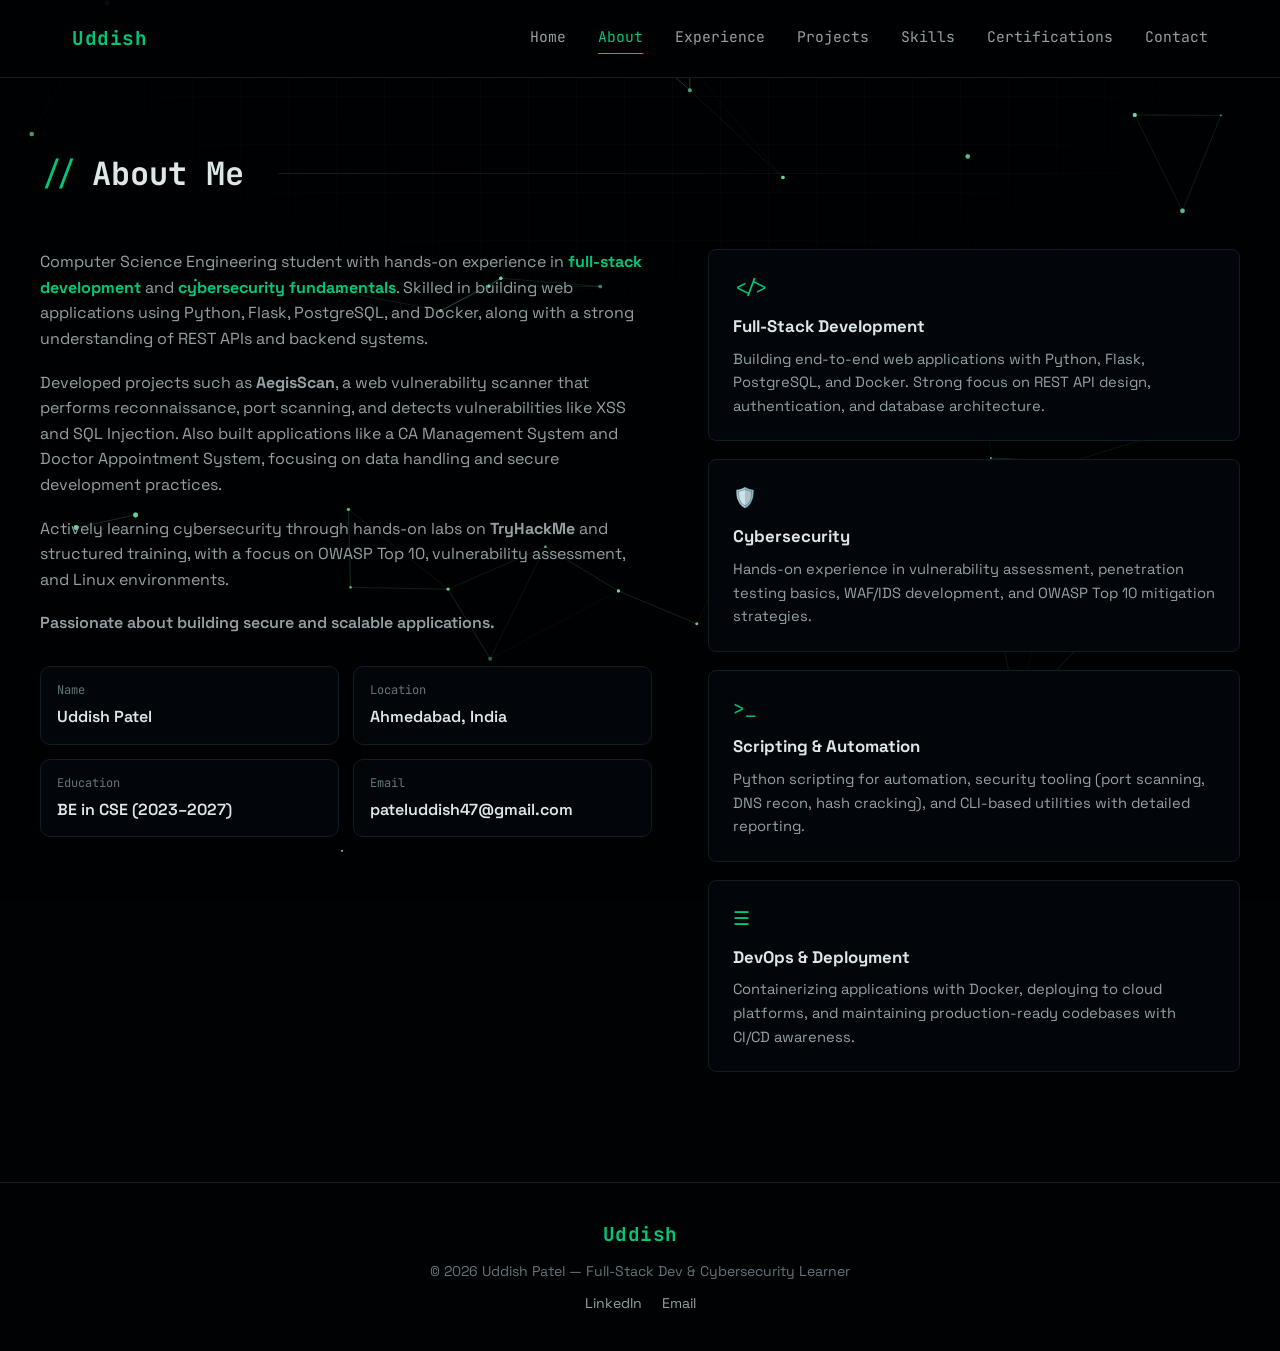
==== about.html @ 7b4ec66c "Simplify browser tab titles to just "Uddish Patel" Co-Authored-By: Claude Sonnet 5 <noreply@anthropi" ====
<!DOCTYPE html>
<html lang="en">
<head>
<meta charset="UTF-8">
<meta name="viewport" content="width=device-width, initial-scale=1.0">
<title>Uddish Patel</title>
<link rel="icon" href="data:image/svg+xml,<svg xmlns=%22http://www.w3.org/2000/svg%22 viewBox=%220 0 100 100%22><text y=%22.9em%22 font-size=%2290%22>🛡️</text></svg>">
<link rel="preconnect" href="https://fonts.googleapis.com">
<link rel="preconnect" href="https://fonts.gstatic.com" crossorigin>
<link href="https://fonts.googleapis.com/css2?family=Space+Grotesk:wght@400;500;600;700&family=JetBrains+Mono:wght@400;500;600;700&display=swap" rel="stylesheet">
<link rel="stylesheet" href="style.css">
</head>
<body data-page="about">

<div class="grid-bg" aria-hidden="true"></div>
<div id="nav-root"></div>

<main class="section" id="about">
  <div class="section-inner">
    <h2 class="section-title"><span class="slash">//</span> About Me</h2>
    <div class="about-grid">
      <div class="about-text">
        <p>Computer Science Engineering student with hands-on experience in <strong class="accent">full-stack development</strong> and <strong class="accent">cybersecurity fundamentals</strong>. Skilled in building web applications using Python, Flask, PostgreSQL, and Docker, along with a strong understanding of REST APIs and backend systems.</p>
        <p>Developed projects such as <strong>AegisScan</strong>, a web vulnerability scanner that performs reconnaissance, port scanning, and detects vulnerabilities like XSS and SQL Injection. Also built applications like a CA Management System and Doctor Appointment System, focusing on data handling and secure development practices.</p>
        <p>Actively learning cybersecurity through hands-on labs on <strong>TryHackMe</strong> and structured training, with a focus on OWASP Top 10, vulnerability assessment, and Linux environments.</p>
        <p class="accent strong-line">Passionate about building secure and scalable applications.</p>

        <div class="info-grid">
          <div class="info-box"><span class="info-label">Name</span><span class="info-value">Uddish Patel</span></div>
          <div class="info-box"><span class="info-label">Location</span><span class="info-value">Ahmedabad, India</span></div>
          <div class="info-box"><span class="info-label">Education</span><span class="info-value">BE in CSE (2023–2027)</span></div>
          <div class="info-box"><span class="info-label">Email</span><span class="info-value">pateluddish47@gmail.com</span></div>
        </div>
      </div>

      <div class="about-cards">
        <div class="feature-card">
          <div class="feature-icon">&lt;/&gt;</div>
          <h3>Full-Stack Development</h3>
          <p>Building end-to-end web applications with Python, Flask, PostgreSQL, and Docker. Strong focus on REST API design, authentication, and database architecture.</p>
        </div>
        <div class="feature-card">
          <div class="feature-icon">🛡️</div>
          <h3>Cybersecurity</h3>
          <p>Hands-on experience in vulnerability assessment, penetration testing basics, WAF/IDS development, and OWASP Top 10 mitigation strategies.</p>
        </div>
        <div class="feature-card">
          <div class="feature-icon">&gt;_</div>
          <h3>Scripting &amp; Automation</h3>
          <p>Python scripting for automation, security tooling (port scanning, DNS recon, hash cracking), and CLI-based utilities with detailed reporting.</p>
        </div>
        <div class="feature-card">
          <div class="feature-icon">☰</div>
          <h3>DevOps &amp; Deployment</h3>
          <p>Containerizing applications with Docker, deploying to cloud platforms, and maintaining production-ready codebases with CI/CD awareness.</p>
        </div>
      </div>
    </div>
  </div>
</main>

<div id="footer-root"></div>

<script src="partials.js"></script>
<script src="background.js"></script>
<script src="script.js"></script>
</body>
</html>
---- style.css ----
:root{
  /* Palette matches uddishpatel.onhercules.app's compiled theme tokens (oklch) */
  --bg: oklch(8% .015 240);
  --card: oklch(12% .018 240);
  --popover: oklch(12% .018 240);
  --border: oklch(22% .02 240);
  --border-hover: oklch(30% .04 200);
  --input: oklch(18% .02 240);
  --muted: oklch(15% .02 240);
  --secondary: oklch(16% .02 240);
  --green: oklch(72% .19 160);
  --green-dim: oklch(55% .16 160);
  --text: oklch(92% .01 200);
  --text-dim: oklch(70% .015 210);
  --text-faint: oklch(55% .02 220);
  --mono: "JetBrains Mono", ui-monospace, SFMono-Regular, Menlo, Monaco, Consolas, "Liberation Mono", monospace;
  --sans: "Space Grotesk", ui-sans-serif, system-ui, sans-serif;
  --radius: .5rem;
  --nav-height: 78px;
}

*{box-sizing:border-box;margin:0;padding:0;}
html{scroll-behavior:smooth;}
body{
  background:var(--bg);
  color:var(--text);
  font-family:var(--sans);
  line-height:1.6;
  overflow-x:hidden;
  padding-top:var(--nav-height);
}

::selection{background:var(--green);color:oklch(8% .015 240);}

.accent{color:var(--green);}

.grid-bg{
  position:fixed;inset:0;z-index:-2;
  background-image:
    linear-gradient(color-mix(in oklab, var(--green) 5%, transparent) 1px, transparent 1px),
    linear-gradient(90deg, color-mix(in oklab, var(--green) 5%, transparent) 1px, transparent 1px);
  background-size:48px 48px;
  mask-image: radial-gradient(ellipse 80% 60% at 50% 0%, black 30%, transparent 75%);
}
#bg-canvas{
  position:fixed;inset:0;z-index:-1;pointer-events:none;
}

/* NAV */
.navbar{
  position:fixed;top:0;left:0;right:0;z-index:100;height:var(--nav-height);
  background:color-mix(in oklab, var(--bg) 85%, transparent);
  backdrop-filter:blur(10px);
  border-bottom:1px solid var(--border);
  display:flex;align-items:center;
}
.nav-inner{
  width:100%;max-width:1200px;margin:0 auto;padding:0 32px;
  display:flex;align-items:center;justify-content:space-between;
}
.logo{
  font-family:var(--mono);font-weight:700;font-size:1.2rem;
  color:var(--green);text-decoration:none;letter-spacing:0.5px;
}
.nav-links{display:flex;gap:32px;}
.nav-link{
  color:var(--text-dim);text-decoration:none;font-size:0.92rem;
  font-family:var(--mono);position:relative;padding-bottom:4px;
  transition:color .2s;
}
.nav-link:hover, .nav-link.active{color:var(--green);}
.nav-link.active::after{
  content:'';position:absolute;left:0;right:0;bottom:-2px;height:1px;background:var(--green);
}
.nav-toggle{display:none;flex-direction:column;gap:5px;background:none;border:none;cursor:pointer;padding:6px;}
.nav-toggle span{width:22px;height:2px;background:var(--text);border-radius:2px;}

/* SECTIONS */
.section{padding:70px 32px 110px;position:relative;min-height:calc(100vh - 300px);}
.section-inner{max-width:1200px;margin:0 auto;}
.section-title{
  font-family:var(--mono);font-size:2rem;font-weight:700;
  display:flex;align-items:center;gap:14px;margin-bottom:50px;
  position:relative;
}
.section-title::after{
  content:'';flex:1;height:1px;
  background:linear-gradient(90deg, var(--border), transparent);
  margin-left:20px;
}
.section-title.sub-title{margin-top:70px;}
.slash{color:var(--green);font-weight:400;}

/* HERO */
.hero{
  min-height:calc(92vh - var(--nav-height));display:flex;align-items:center;justify-content:center;text-align:center;
}
.hero-inner{max-width:780px;}
.badge{
  display:inline-flex;align-items:center;gap:8px;
  font-family:var(--mono);font-size:0.85rem;color:var(--green);
  border:1px solid var(--border-hover);border-radius:999px;
  padding:8px 20px;margin-bottom:28px;
  background:color-mix(in oklab, var(--green) 5%, transparent);
}
.dot{width:7px;height:7px;border-radius:50%;background:var(--green);box-shadow:0 0 10px var(--green);}
.hero-name{
  font-size:clamp(2.6rem, 7vw, 4.5rem);font-weight:800;letter-spacing:-1px;
  margin-bottom:20px;
}
.hero-tagline{
  font-family:var(--mono);font-size:clamp(1.1rem, 2.6vw, 1.6rem);
  color:var(--green);min-height:1.8em;margin-bottom:14px;
}
.cursor{
  color:var(--green);animation:blink 1s step-end infinite;
}
@keyframes blink{50%{opacity:0;}}
.hero-location{color:var(--text-dim);font-family:var(--mono);font-size:0.95rem;margin-bottom:38px;}
.hero-actions{display:flex;gap:16px;justify-content:center;flex-wrap:wrap;margin-bottom:46px;}
.hero-pills{display:flex;gap:14px;justify-content:center;flex-wrap:wrap;}
.pill{
  display:flex;flex-direction:column;align-items:center;gap:8px;
  font-family:var(--mono);font-size:0.82rem;color:var(--text-dim);
  min-width:100px;
}
.pill-icon{font-size:1.3rem;color:var(--green);}

/* BUTTONS */
.btn{
  font-family:var(--mono);font-size:0.95rem;font-weight:600;
  padding:14px 28px;border-radius:10px;text-decoration:none;
  display:inline-flex;align-items:center;gap:8px;
  transition:transform .15s ease, box-shadow .15s ease;
}
.btn:hover{transform:translateY(-2px);}
.btn-primary{
  background:var(--green);color:oklch(8% .015 240);
  box-shadow:0 0 0 transparent;
}
.btn-primary:hover{box-shadow:0 8px 30px color-mix(in oklab, var(--green) 25%, transparent);}
.btn-secondary{
  background:var(--card);color:var(--text);border:1px solid var(--border-hover);
}
.btn-secondary:hover{border-color:var(--green);}
.btn.full{width:100%;justify-content:center;}

/* ABOUT */
.about-grid{display:grid;grid-template-columns:1.15fr 1fr;gap:56px;}
.about-text p{color:var(--text-dim);margin-bottom:18px;}
.strong-line{font-weight:600;color:var(--green);}
.info-grid{display:grid;grid-template-columns:1fr 1fr;gap:14px;margin-top:30px;}
.info-box{
  background:var(--card);border:1px solid var(--border);border-radius:10px;
  padding:14px 16px;
}
.info-label{display:block;font-family:var(--mono);font-size:0.75rem;color:var(--text-faint);margin-bottom:4px;}
.info-value{font-weight:600;color:var(--text);}
.info-value.link{color:var(--green);text-decoration:none;word-break:break-all;}
.info-value.link:hover{text-decoration:underline;}

.about-cards{display:flex;flex-direction:column;gap:18px;}
.feature-card{
  background:var(--card);border:1px solid var(--border);border-radius:var(--radius);
  padding:22px 24px;transition:border-color .2s;
}
.feature-card:hover{border-color:var(--border-hover);}
.feature-icon{
  font-family:var(--mono);color:var(--green);font-size:1.2rem;margin-bottom:10px;display:inline-block;
}
.feature-icon.small{margin-bottom:0;margin-right:10px;font-size:1rem;}
.feature-card h3{font-size:1.05rem;margin-bottom:8px;}
.feature-card p{color:var(--text-dim);font-size:0.92rem;}

/* CARDS (shared: experience / project / cert / edu) */
.card{
  background:var(--card);border:1px solid var(--border);border-radius:var(--radius);
  padding:32px;transition:border-color .2s;
}
.card:hover{border-color:var(--border-hover);}
.card-head{display:flex;justify-content:space-between;align-items:flex-start;gap:20px;margin-bottom:18px;flex-wrap:wrap;}
.card-head h3{font-size:1.3rem;margin-bottom:4px;}
.card-sub{color:var(--green);font-family:var(--mono);font-size:0.92rem;margin-bottom:4px;}
.card-meta{color:var(--text-faint);font-family:var(--mono);font-size:0.85rem;}
.card-date{color:var(--text-faint);font-family:var(--mono);font-size:0.85rem;white-space:nowrap;}
.card-tags-right{display:flex;flex-direction:column;align-items:flex-end;gap:8px;}
.tag-pill{
  font-family:var(--mono);font-size:0.75rem;background:color-mix(in oklab, var(--green) 8%, transparent);
  color:var(--green);border:1px solid var(--border-hover);border-radius:999px;
  padding:4px 12px;white-space:nowrap;
}
.tag-pill.muted{color:var(--text-dim);border-color:var(--border);background:transparent;}
.badge-pill{
  display:inline-block;font-family:var(--mono);font-size:0.72rem;color:var(--green);
  border:1px solid var(--green-dim);border-radius:999px;padding:3px 12px;margin-bottom:10px;
}

.bullet-list{list-style:none;margin:16px 0;}
.bullet-list li{
  color:var(--text-dim);font-size:0.94rem;padding-left:18px;position:relative;margin-bottom:8px;
}
.bullet-list li::before{content:'▸';position:absolute;left:0;color:var(--green);}

.card p{color:var(--text-dim);font-size:0.95rem;margin-bottom:14px;}

.key-features{margin:18px 0;}
.kf-label{
  font-family:var(--mono);font-size:0.72rem;color:var(--text-faint);letter-spacing:1px;
  display:block;margin-bottom:12px;
}
.kf-grid{
  display:grid;grid-template-columns:1fr 1fr;gap:8px 24px;
  color:var(--text-dim);font-size:0.9rem;
}
.kf-grid div::first-letter{color:var(--green);}

.tag-row{display:flex;flex-wrap:wrap;gap:10px;margin-top:14px;}
.tag{
  font-family:var(--mono);font-size:0.78rem;color:var(--green);
  border:1px solid var(--border-hover);background:color-mix(in oklab, var(--green) 4%, transparent);
  border-radius:8px;padding:6px 12px;
}

/* TIMELINE */
.timeline{position:relative;padding-left:36px;}
.timeline::before{
  content:'';position:absolute;left:9px;top:10px;bottom:10px;width:1px;background:var(--border-hover);
}
.timeline-item{position:relative;margin-bottom:32px;}
.timeline-item:last-child{margin-bottom:0;}
.timeline-dot{
  position:absolute;left:-36px;top:32px;width:20px;height:20px;border-radius:50%;
  border:2px solid var(--green);background:var(--bg);
  display:flex;align-items:center;justify-content:center;
}
.timeline-dot::after{content:'';width:8px;height:8px;border-radius:50%;background:var(--green);}

/* PROJECTS */
.project-list{display:flex;flex-direction:column;gap:28px;}
.project-card.featured{border-color:var(--green-dim);}

/* SKILLS */
.skills-grid{display:grid;grid-template-columns:repeat(3, 1fr);gap:24px;}
.skill-card h3{
  display:flex;align-items:center;font-size:1.05rem;margin-bottom:18px;
}

/* CERTIFICATIONS */
.cert-grid{display:grid;grid-template-columns:repeat(2, 1fr);gap:24px;}
.cert-card{padding:0;overflow:hidden;}
.cert-preview{
  height:150px;position:relative;display:flex;flex-direction:column;justify-content:center;
  padding:20px 24px;color:oklch(8% .015 240);
}
.cert-unified{background:linear-gradient(135deg,#dfe6ee,#c7d2de);}
.cert-thm{background:linear-gradient(135deg,#e8f7ee,#8fd4a8);}
.cert-udemy{background:linear-gradient(135deg,#f5f5f5,#e2e2e2);}
.cert-skillfied{background:linear-gradient(135deg,#fdf6e3,#f0dfa8);}
.cert-brand{font-family:var(--mono);font-weight:700;font-size:0.85rem;letter-spacing:1px;opacity:0.6;}
.cert-type{font-weight:700;font-size:1.15rem;margin-top:8px;}
.cert-card h3{padding:20px 24px 0;font-size:1.1rem;}
.cert-card .card-sub{padding:0 24px;}
.cert-meta{padding:6px 24px 0;color:var(--text-dim);font-family:var(--mono);font-size:0.82rem;}
.cert-id{padding:4px 24px 22px;color:var(--text-faint);font-family:var(--mono);font-size:0.78rem;}
.cert-id.accent{color:var(--green);font-size:0.9rem;}

.edu-grid{display:grid;grid-template-columns:1fr 1fr;gap:24px;}

/* CONTACT */
.contact-grid{display:grid;grid-template-columns:1.1fr 1fr;gap:56px;}
.contact-left p{color:var(--text-dim);margin-bottom:32px;}
.contact-item{display:flex;gap:16px;align-items:flex-start;margin-bottom:20px;}
.contact-icon{font-size:1.2rem;}
.stat-row{display:flex;gap:16px;margin-top:36px;}
.stat-box{
  flex:1;background:var(--card);border:1px solid var(--border);border-radius:12px;
  padding:20px;text-align:center;
}
.stat-num{display:block;font-size:1.8rem;font-weight:800;color:var(--green);font-family:var(--mono);}
.stat-label{color:var(--text-dim);font-size:0.85rem;}

.contact-right{display:flex;flex-direction:column;gap:20px;}
.contact-card{text-align:center;}
.contact-card-icon{
  width:52px;height:52px;border-radius:50%;border:1px solid var(--green-dim);
  display:flex;align-items:center;justify-content:center;margin:0 auto 16px;
  color:var(--green);font-size:1.3rem;
}
.contact-card h3{margin-bottom:10px;}
.contact-card p{color:var(--text-dim);font-size:0.92rem;margin-bottom:18px;}
.status-card{text-align:left;}
.status-line{display:flex;align-items:center;gap:10px;margin:10px 0 6px;}

/* FOOTER */
.footer{
  border-top:1px solid var(--border);padding:36px 32px;
  display:flex;flex-direction:column;align-items:center;gap:10px;
  color:var(--text-faint);font-size:0.88rem;text-align:center;
}
.footer-links{display:flex;gap:20px;}
.footer-links a{color:var(--text-dim);text-decoration:none;}
.footer-links a:hover{color:var(--green);}

/* RESPONSIVE */
@media (max-width: 900px){
  .nav-links{
    position:fixed;top:var(--nav-height);left:0;right:0;background:var(--bg);
    flex-direction:column;padding:20px 32px;border-bottom:1px solid var(--border);
    display:none;gap:18px;
  }
  .nav-links.open{display:flex;}
  .nav-toggle{display:flex;}
  .about-grid, .contact-grid{grid-template-columns:1fr;}
  .info-grid{grid-template-columns:1fr 1fr;}
  .skills-grid{grid-template-columns:1fr 1fr;}
  .cert-grid, .edu-grid{grid-template-columns:1fr;}
  .kf-grid{grid-template-columns:1fr;}
}
@media (max-width: 600px){
  .section{padding:80px 20px;}
  .nav-inner{padding:0 20px;}
  .skills-grid{grid-template-columns:1fr;}
  .info-grid{grid-template-columns:1fr;}
  .card{padding:24px;}
}

/* CERTIFICATE PREVIEW + LIGHTBOX */
.cert-card{cursor:pointer;}
.cert-thumb{
  width:100%;height:190px;object-fit:cover;object-position:top;
  display:block;background:var(--muted);
  border-bottom:1px solid var(--border);
}
.cert-thumb-wrap{position:relative;overflow:hidden;}
.cert-view-hint{
  position:absolute;bottom:10px;left:10px;
  font-family:var(--mono);font-size:0.7rem;color:var(--text);
  background:color-mix(in oklab, var(--bg) 70%, transparent);
  border:1px solid var(--border-hover);border-radius:6px;padding:4px 10px;
  backdrop-filter:blur(4px);
}
.cert-thumb-missing{
  width:100%;height:190px;display:flex;flex-direction:column;align-items:center;justify-content:center;gap:8px;
  background:var(--muted);border-bottom:1px solid var(--border);
  color:var(--text-faint);font-family:var(--mono);font-size:0.78rem;text-align:center;padding:16px;
}

.lightbox{
  position:fixed;inset:0;z-index:1000;
  background:color-mix(in oklab, var(--bg) 88%, transparent);
  backdrop-filter:blur(6px);
  display:flex;align-items:center;justify-content:center;
  padding:32px;opacity:0;pointer-events:none;transition:opacity .2s ease;
}
.lightbox.open{opacity:1;pointer-events:auto;}
.lightbox-box{
  max-width:900px;width:100%;
  background:var(--card);border:1px solid var(--border-hover);border-radius:var(--radius);
  overflow:hidden;transform:scale(.96);transition:transform .2s ease;
}
.lightbox.open .lightbox-box{transform:scale(1);}
.lightbox-img{width:100%;max-height:70vh;object-fit:contain;background:#0000;display:block;}
.lightbox-foot{
  display:flex;justify-content:space-between;align-items:center;gap:20px;
  padding:20px 24px;flex-wrap:wrap;
}
.lightbox-foot h3{margin-bottom:2px;}
.lightbox-actions{display:flex;gap:10px;}
.lightbox-close{
  background:var(--secondary);color:var(--text);border:1px solid var(--border-hover);
  font-family:var(--mono);font-size:0.85rem;padding:10px 18px;border-radius:8px;
  cursor:pointer;
}
.lightbox-close:hover{border-color:var(--green);}
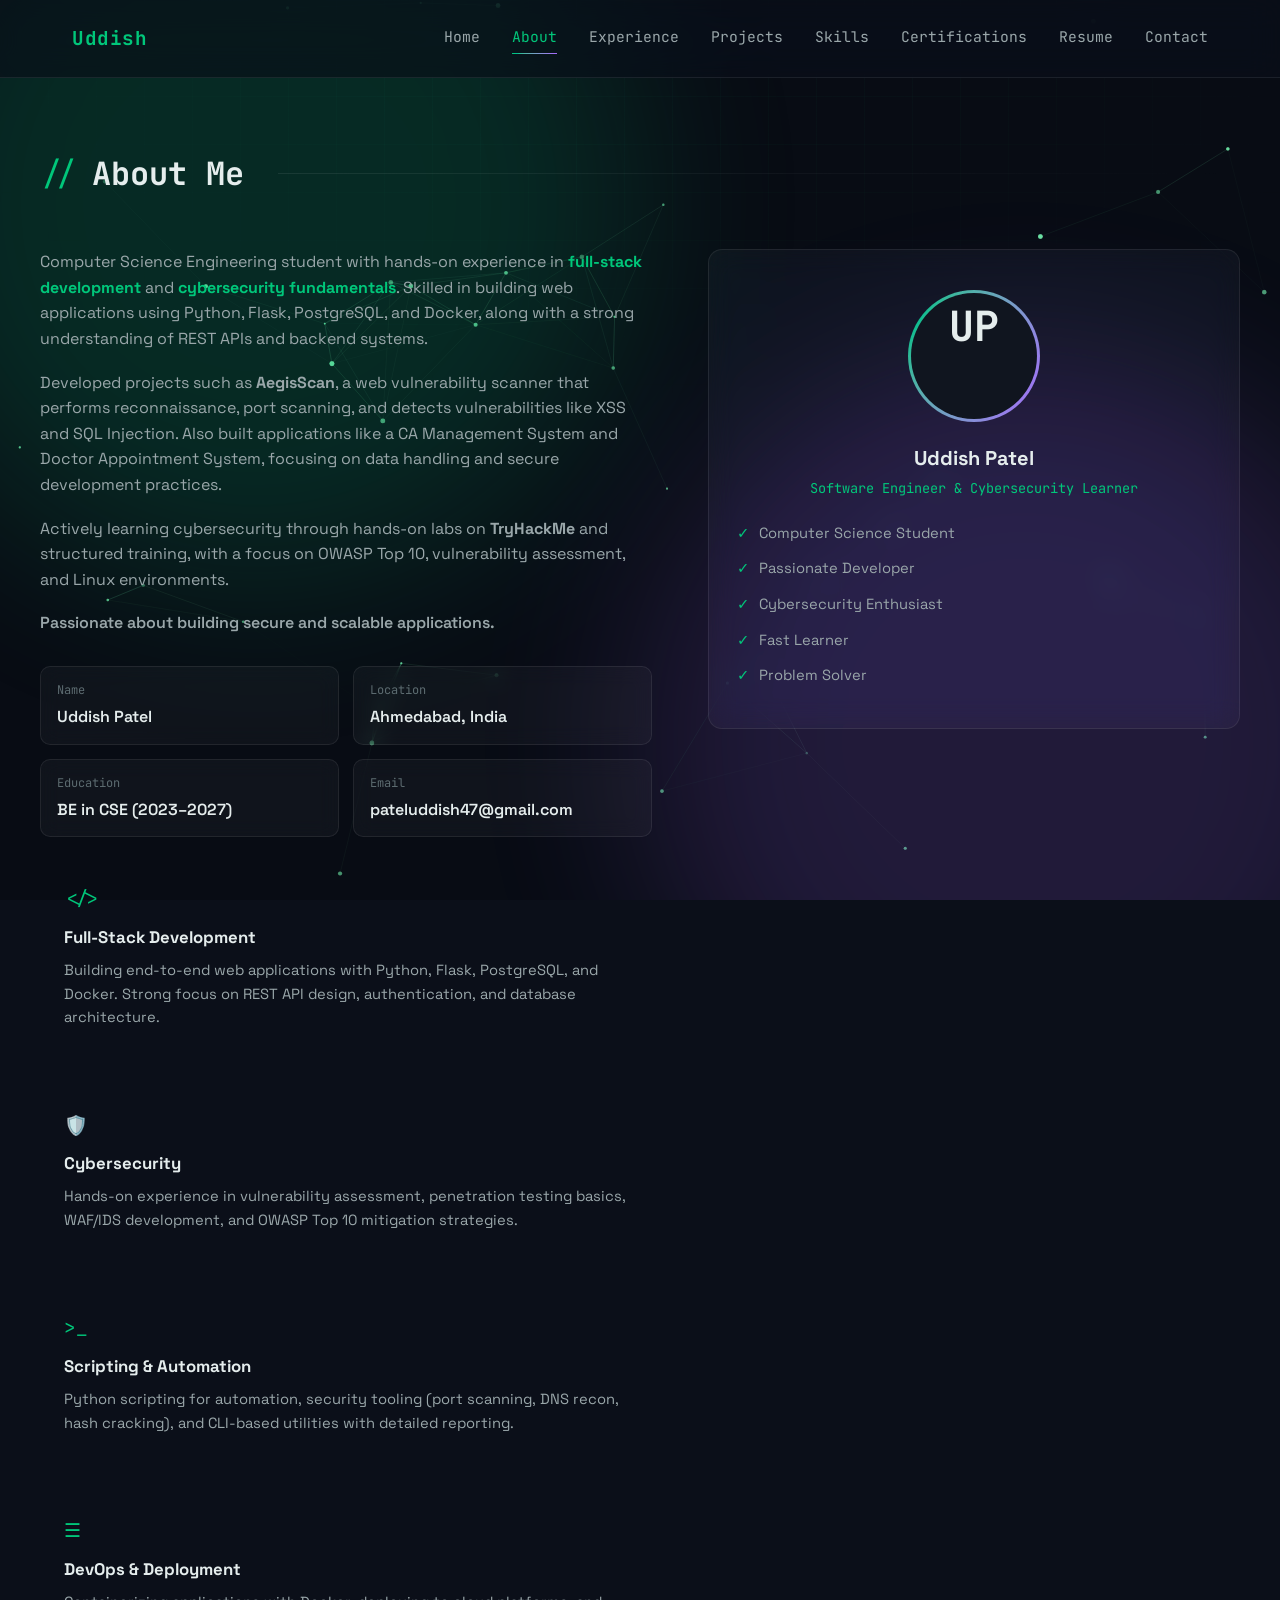
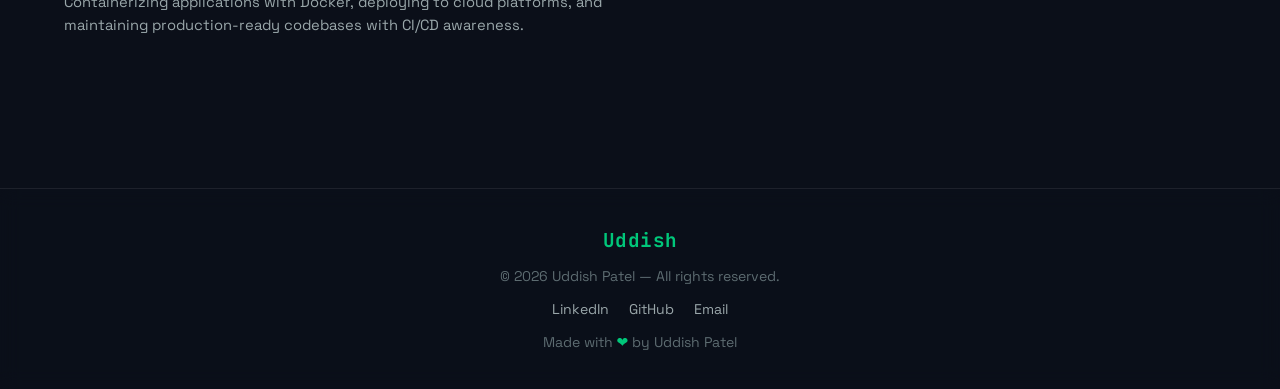
==== commit 7691cf15: "Premium redesign: glassmorphism theme, resume page, contact form, micro-interactions Full visual ove" ====
--- a/about.html
+++ b/about.html
@@ -3,7 +3,9 @@
 <head>
 <meta charset="UTF-8">
 <meta name="viewport" content="width=device-width, initial-scale=1.0">
-<title>Uddish Patel</title>
+<title>Uddish Patel | Software Engineer Portfolio</title>
+<meta name="description" content="About Uddish Patel — Computer Science Engineering Student, Python Developer, and Cybersecurity Enthusiast based in Ahmedabad, India.">
+<link rel="canonical" href="https://uddishpatel.in/about.html">
 <link rel="icon" href="data:image/svg+xml,<svg xmlns=%22http://www.w3.org/2000/svg%22 viewBox=%220 0 100 100%22><text y=%22.9em%22 font-size=%2290%22>🛡️</text></svg>">
 <link rel="preconnect" href="https://fonts.googleapis.com">
 <link rel="preconnect" href="https://fonts.gstatic.com" crossorigin>
@@ -13,6 +15,7 @@
 <body data-page="about">
 
 <div class="grid-bg" aria-hidden="true"></div>
+<div class="mesh-bg" aria-hidden="true"></div>
 <div id="nav-root"></div>
 
 <main class="section" id="about">
@@ -31,29 +34,45 @@
           <div class="info-box"><span class="info-label">Education</span><span class="info-value">BE in CSE (2023–2027)</span></div>
           <div class="info-box"><span class="info-label">Email</span><span class="info-value">pateluddish47@gmail.com</span></div>
         </div>
+
+        <div class="about-cards" style="margin-top:24px;">
+          <div class="feature-card">
+            <div class="feature-icon">&lt;/&gt;</div>
+            <h3>Full-Stack Development</h3>
+            <p>Building end-to-end web applications with Python, Flask, PostgreSQL, and Docker. Strong focus on REST API design, authentication, and database architecture.</p>
+          </div>
+          <div class="feature-card">
+            <div class="feature-icon">🛡️</div>
+            <h3>Cybersecurity</h3>
+            <p>Hands-on experience in vulnerability assessment, penetration testing basics, WAF/IDS development, and OWASP Top 10 mitigation strategies.</p>
+          </div>
+          <div class="feature-card">
+            <div class="feature-icon">&gt;_</div>
+            <h3>Scripting &amp; Automation</h3>
+            <p>Python scripting for automation, security tooling (port scanning, DNS recon, hash cracking), and CLI-based utilities with detailed reporting.</p>
+          </div>
+          <div class="feature-card">
+            <div class="feature-icon">☰</div>
+            <h3>DevOps &amp; Deployment</h3>
+            <p>Containerizing applications with Docker, deploying to cloud platforms, and maintaining production-ready codebases with CI/CD awareness.</p>
+          </div>
+        </div>
       </div>
 
-      <div class="about-cards">
-        <div class="feature-card">
-          <div class="feature-icon">&lt;/&gt;</div>
-          <h3>Full-Stack Development</h3>
-          <p>Building end-to-end web applications with Python, Flask, PostgreSQL, and Docker. Strong focus on REST API design, authentication, and database architecture.</p>
+      <div class="card profile-card">
+        <div class="profile-avatar">
+          <img src="assets/profile.jpg" alt="Uddish Patel"
+               onerror="this.replaceWith(Object.assign(document.createElement('div'),{className:'avatar-fallback',textContent:'UP'}))">
         </div>
-        <div class="feature-card">
-          <div class="feature-icon">🛡️</div>
-          <h3>Cybersecurity</h3>
-          <p>Hands-on experience in vulnerability assessment, penetration testing basics, WAF/IDS development, and OWASP Top 10 mitigation strategies.</p>
-        </div>
-        <div class="feature-card">
-          <div class="feature-icon">&gt;_</div>
-          <h3>Scripting &amp; Automation</h3>
-          <p>Python scripting for automation, security tooling (port scanning, DNS recon, hash cracking), and CLI-based utilities with detailed reporting.</p>
-        </div>
-        <div class="feature-card">
-          <div class="feature-icon">☰</div>
-          <h3>DevOps &amp; Deployment</h3>
-          <p>Containerizing applications with Docker, deploying to cloud platforms, and maintaining production-ready codebases with CI/CD awareness.</p>
-        </div>
+        <h3>Uddish Patel</h3>
+        <div class="profile-role">Software Engineer &amp; Cybersecurity Learner</div>
+        <ul class="highlight-list">
+          <li>Computer Science Student</li>
+          <li>Passionate Developer</li>
+          <li>Cybersecurity Enthusiast</li>
+          <li>Fast Learner</li>
+          <li>Problem Solver</li>
+        </ul>
       </div>
     </div>
   </div>
@@ -64,5 +83,6 @@
 <script src="partials.js"></script>
 <script src="background.js"></script>
 <script src="script.js"></script>
+<script src="interactions.js"></script>
 </body>
 </html>
--- a/style.css
+++ b/style.css
@@ -1,22 +1,27 @@
 :root{
-  /* Palette matches uddishpatel.onhercules.app's compiled theme tokens (oklch) */
-  --bg: oklch(8% .015 240);
-  --card: oklch(12% .018 240);
-  --popover: oklch(12% .018 240);
-  --border: oklch(22% .02 240);
-  --border-hover: oklch(30% .04 200);
-  --input: oklch(18% .02 240);
-  --muted: oklch(15% .02 240);
-  --secondary: oklch(16% .02 240);
+  /* Premium dark theme: deep navy base + glassmorphism surfaces + dual accent gradient */
+  --bg: #0B0F19;
+  --bg-elevated: #0E1420;
+  --card: rgba(255, 255, 255, 0.035);
+  --card-solid: #10151f;
+  --popover: #10151f;
+  --border: rgba(255, 255, 255, 0.08);
+  --border-hover: rgba(255, 255, 255, 0.18);
+  --input: rgba(255, 255, 255, 0.04);
+  --muted: rgba(255, 255, 255, 0.04);
+  --secondary: rgba(255, 255, 255, 0.06);
   --green: oklch(72% .19 160);
   --green-dim: oklch(55% .16 160);
-  --text: oklch(92% .01 200);
-  --text-dim: oklch(70% .015 210);
-  --text-faint: oklch(55% .02 220);
+  --violet: oklch(65% .22 300);
+  --gradient: linear-gradient(120deg, var(--green), var(--violet));
+  --text: oklch(94% .008 200);
+  --text-dim: oklch(72% .015 210);
+  --text-faint: oklch(52% .02 220);
   --mono: "JetBrains Mono", ui-monospace, SFMono-Regular, Menlo, Monaco, Consolas, "Liberation Mono", monospace;
   --sans: "Space Grotesk", ui-sans-serif, system-ui, sans-serif;
-  --radius: .5rem;
+  --radius: .875rem;
   --nav-height: 78px;
+  --ease: cubic-bezier(.16,1,.3,1);
 }
 
 *{box-sizing:border-box;margin:0;padding:0;}
@@ -30,27 +35,61 @@
   padding-top:var(--nav-height);
 }
 
-::selection{background:var(--green);color:oklch(8% .015 240);}
+::selection{background:var(--green);color:#0B0F19;}
 
 .accent{color:var(--green);}
-
+.gradient-text{
+  background:var(--gradient);
+  -webkit-background-clip:text;background-clip:text;color:transparent;
+}
+
+/* Ambient static layers behind the canvas animation */
 .grid-bg{
-  position:fixed;inset:0;z-index:-2;
+  position:fixed;inset:0;z-index:-3;
   background-image:
-    linear-gradient(color-mix(in oklab, var(--green) 5%, transparent) 1px, transparent 1px),
-    linear-gradient(90deg, color-mix(in oklab, var(--green) 5%, transparent) 1px, transparent 1px);
+    linear-gradient(color-mix(in oklab, var(--green) 4%, transparent) 1px, transparent 1px),
+    linear-gradient(90deg, color-mix(in oklab, var(--green) 4%, transparent) 1px, transparent 1px);
   background-size:48px 48px;
   mask-image: radial-gradient(ellipse 80% 60% at 50% 0%, black 30%, transparent 75%);
 }
 #bg-canvas{
-  position:fixed;inset:0;z-index:-1;pointer-events:none;
+  position:fixed;inset:0;z-index:-2;pointer-events:none;
+}
+.mesh-bg{
+  position:fixed;inset:0;z-index:-1;pointer-events:none;overflow:hidden;
+}
+.mesh-bg::before,
+.mesh-bg::after{
+  content:'';position:absolute;width:60vmax;height:60vmax;border-radius:50%;
+  filter:blur(90px);opacity:.16;
+}
+.mesh-bg::before{
+  background:var(--green);top:-20%;left:-10%;
+  animation:meshFloat1 22s ease-in-out infinite alternate;
+}
+.mesh-bg::after{
+  background:var(--violet);bottom:-25%;right:-10%;
+  animation:meshFloat2 26s ease-in-out infinite alternate;
+}
+@keyframes meshFloat1{
+  0%{transform:translate(0,0) scale(1);}
+  100%{transform:translate(6vw,8vh) scale(1.15);}
+}
+@keyframes meshFloat2{
+  0%{transform:translate(0,0) scale(1);}
+  100%{transform:translate(-8vw,-6vh) scale(1.1);}
+}
+@media (prefers-reduced-motion: reduce){
+  .mesh-bg::before,.mesh-bg::after{animation:none;}
+  html{scroll-behavior:auto;}
 }
 
 /* NAV */
 .navbar{
   position:fixed;top:0;left:0;right:0;z-index:100;height:var(--nav-height);
-  background:color-mix(in oklab, var(--bg) 85%, transparent);
-  backdrop-filter:blur(10px);
+  background:color-mix(in oklab, var(--bg) 70%, transparent);
+  backdrop-filter:blur(16px) saturate(160%);
+  -webkit-backdrop-filter:blur(16px) saturate(160%);
   border-bottom:1px solid var(--border);
   display:flex;align-items:center;
 }
@@ -62,7 +101,7 @@
   font-family:var(--mono);font-weight:700;font-size:1.2rem;
   color:var(--green);text-decoration:none;letter-spacing:0.5px;
 }
-.nav-links{display:flex;gap:32px;}
+.nav-links{display:flex;gap:32px;align-items:center;}
 .nav-link{
   color:var(--text-dim);text-decoration:none;font-size:0.92rem;
   font-family:var(--mono);position:relative;padding-bottom:4px;
@@ -70,7 +109,7 @@
 }
 .nav-link:hover, .nav-link.active{color:var(--green);}
 .nav-link.active::after{
-  content:'';position:absolute;left:0;right:0;bottom:-2px;height:1px;background:var(--green);
+  content:'';position:absolute;left:0;right:0;bottom:-2px;height:1px;background:var(--gradient);
 }
 .nav-toggle{display:none;flex-direction:column;gap:5px;background:none;border:none;cursor:pointer;padding:6px;}
 .nav-toggle span{width:22px;height:2px;background:var(--text);border-radius:2px;}
@@ -90,23 +129,36 @@
 }
 .section-title.sub-title{margin-top:70px;}
 .slash{color:var(--green);font-weight:400;}
+.section-lead{color:var(--text-dim);max-width:640px;margin:-30px 0 40px;font-size:1rem;}
+
+/* SCROLL REVEAL */
+.reveal{opacity:0;transform:translateY(28px);transition:opacity .7s var(--ease), transform .7s var(--ease);}
+.reveal.in-view{opacity:1;transform:translateY(0);}
+.reveal-delay-1{transition-delay:.08s;}
+.reveal-delay-2{transition-delay:.16s;}
+.reveal-delay-3{transition-delay:.24s;}
+@media (prefers-reduced-motion: reduce){
+  .reveal{opacity:1;transform:none;transition:none;}
+}
 
 /* HERO */
 .hero{
-  min-height:calc(92vh - var(--nav-height));display:flex;align-items:center;justify-content:center;text-align:center;
-}
-.hero-inner{max-width:780px;}
+  min-height:calc(94vh - var(--nav-height));display:flex;align-items:center;justify-content:center;text-align:center;
+  position:relative;
+}
+.hero-inner{max-width:820px;}
 .badge{
   display:inline-flex;align-items:center;gap:8px;
   font-family:var(--mono);font-size:0.85rem;color:var(--green);
   border:1px solid var(--border-hover);border-radius:999px;
   padding:8px 20px;margin-bottom:28px;
-  background:color-mix(in oklab, var(--green) 5%, transparent);
+  background:color-mix(in oklab, var(--green) 6%, transparent);
+  backdrop-filter:blur(8px);
 }
 .dot{width:7px;height:7px;border-radius:50%;background:var(--green);box-shadow:0 0 10px var(--green);}
 .hero-name{
-  font-size:clamp(2.6rem, 7vw, 4.5rem);font-weight:800;letter-spacing:-1px;
-  margin-bottom:20px;
+  font-size:clamp(2.8rem, 8vw, 5.2rem);font-weight:800;letter-spacing:-2px;
+  margin-bottom:22px;line-height:1.05;
 }
 .hero-tagline{
   font-family:var(--mono);font-size:clamp(1.1rem, 2.6vw, 1.6rem);
@@ -117,7 +169,18 @@
 }
 @keyframes blink{50%{opacity:0;}}
 .hero-location{color:var(--text-dim);font-family:var(--mono);font-size:0.95rem;margin-bottom:38px;}
-.hero-actions{display:flex;gap:16px;justify-content:center;flex-wrap:wrap;margin-bottom:46px;}
+.hero-actions{display:flex;gap:16px;justify-content:center;flex-wrap:wrap;margin-bottom:40px;}
+.hero-socials{display:flex;gap:16px;justify-content:center;margin-bottom:46px;}
+.social-icon{
+  width:44px;height:44px;border-radius:50%;display:flex;align-items:center;justify-content:center;
+  border:1px solid var(--border);background:var(--card);backdrop-filter:blur(10px);
+  color:var(--text-dim);text-decoration:none;font-size:1.1rem;
+  transition:transform .2s var(--ease), color .2s, border-color .2s, box-shadow .2s;
+}
+.social-icon:hover{
+  color:var(--green);border-color:var(--green-dim);transform:translateY(-3px);
+  box-shadow:0 8px 24px color-mix(in oklab, var(--green) 25%, transparent);
+}
 .hero-pills{display:flex;gap:14px;justify-content:center;flex-wrap:wrap;}
 .pill{
   display:flex;flex-direction:column;align-items:center;gap:8px;
@@ -129,55 +192,51 @@
 /* BUTTONS */
 .btn{
   font-family:var(--mono);font-size:0.95rem;font-weight:600;
-  padding:14px 28px;border-radius:10px;text-decoration:none;
-  display:inline-flex;align-items:center;gap:8px;
-  transition:transform .15s ease, box-shadow .15s ease;
+  padding:14px 28px;border-radius:10px;text-decoration:none;border:none;cursor:pointer;
+  display:inline-flex;align-items:center;gap:8px;position:relative;overflow:hidden;
+  transition:transform .2s var(--ease), box-shadow .2s var(--ease), border-color .2s;
+  isolation:isolate;
+  -webkit-tap-highlight-color:transparent;
 }
 .btn:hover{transform:translateY(-2px);}
 .btn-primary{
-  background:var(--green);color:oklch(8% .015 240);
+  background:var(--gradient);color:#06090f;
   box-shadow:0 0 0 transparent;
 }
-.btn-primary:hover{box-shadow:0 8px 30px color-mix(in oklab, var(--green) 25%, transparent);}
+.btn-primary:hover{box-shadow:0 10px 34px color-mix(in oklab, var(--green) 32%, transparent);}
 .btn-secondary{
   background:var(--card);color:var(--text);border:1px solid var(--border-hover);
+  backdrop-filter:blur(10px);
 }
 .btn-secondary:hover{border-color:var(--green);}
 .btn.full{width:100%;justify-content:center;}
-
-/* ABOUT */
-.about-grid{display:grid;grid-template-columns:1.15fr 1fr;gap:56px;}
-.about-text p{color:var(--text-dim);margin-bottom:18px;}
-.strong-line{font-weight:600;color:var(--green);}
-.info-grid{display:grid;grid-template-columns:1fr 1fr;gap:14px;margin-top:30px;}
-.info-box{
-  background:var(--card);border:1px solid var(--border);border-radius:10px;
-  padding:14px 16px;
-}
-.info-label{display:block;font-family:var(--mono);font-size:0.75rem;color:var(--text-faint);margin-bottom:4px;}
-.info-value{font-weight:600;color:var(--text);}
-.info-value.link{color:var(--green);text-decoration:none;word-break:break-all;}
-.info-value.link:hover{text-decoration:underline;}
-
-.about-cards{display:flex;flex-direction:column;gap:18px;}
-.feature-card{
+.btn-sm{padding:9px 16px;font-size:.82rem;border-radius:8px;}
+.btn-disabled{opacity:.35;pointer-events:none;}
+
+/* button ripple */
+.btn .ripple{
+  position:absolute;border-radius:50%;transform:scale(0);
+  background:rgba(255,255,255,.45);pointer-events:none;
+  animation:rippleAnim .6s ease-out;
+}
+.btn-primary .ripple{background:rgba(6,9,15,.35);}
+@keyframes rippleAnim{
+  to{transform:scale(3.2);opacity:0;}
+}
+
+/* GLASS CARD (base for feature/project/experience/cert/edu/resume cards) */
+.card, .glass{
   background:var(--card);border:1px solid var(--border);border-radius:var(--radius);
-  padding:22px 24px;transition:border-color .2s;
-}
-.feature-card:hover{border-color:var(--border-hover);}
-.feature-icon{
-  font-family:var(--mono);color:var(--green);font-size:1.2rem;margin-bottom:10px;display:inline-block;
-}
-.feature-icon.small{margin-bottom:0;margin-right:10px;font-size:1rem;}
-.feature-card h3{font-size:1.05rem;margin-bottom:8px;}
-.feature-card p{color:var(--text-dim);font-size:0.92rem;}
-
-/* CARDS (shared: experience / project / cert / edu) */
-.card{
-  background:var(--card);border:1px solid var(--border);border-radius:var(--radius);
-  padding:32px;transition:border-color .2s;
-}
-.card:hover{border-color:var(--border-hover);}
+  padding:32px;transition:border-color .3s var(--ease), transform .3s var(--ease), box-shadow .3s var(--ease), background .3s var(--ease);
+  backdrop-filter:blur(14px) saturate(140%);
+  -webkit-backdrop-filter:blur(14px) saturate(140%);
+}
+.card:hover{
+  border-color:var(--border-hover);
+  transform:translateY(-4px);
+  box-shadow:0 20px 50px -20px rgba(0,0,0,.5), 0 0 0 1px color-mix(in oklab, var(--green) 12%, transparent);
+  background:color-mix(in oklab, var(--card) 92%, white 3%);
+}
 .card-head{display:flex;justify-content:space-between;align-items:flex-start;gap:20px;margin-bottom:18px;flex-wrap:wrap;}
 .card-head h3{font-size:1.3rem;margin-bottom:4px;}
 .card-sub{color:var(--green);font-family:var(--mono);font-size:0.92rem;margin-bottom:4px;}
@@ -221,10 +280,56 @@
   border-radius:8px;padding:6px 12px;
 }
 
+/* ABOUT */
+.about-grid{display:grid;grid-template-columns:1.15fr 1fr;gap:56px;align-items:start;}
+.about-text p{color:var(--text-dim);margin-bottom:18px;}
+.strong-line{font-weight:600;color:var(--green);}
+.info-grid{display:grid;grid-template-columns:1fr 1fr;gap:14px;margin-top:30px;}
+.info-box{
+  background:var(--card);border:1px solid var(--border);border-radius:10px;
+  padding:14px 16px;backdrop-filter:blur(10px);
+}
+.info-label{display:block;font-family:var(--mono);font-size:0.75rem;color:var(--text-faint);margin-bottom:4px;}
+.info-value{font-weight:600;color:var(--text);}
+.info-value.link{color:var(--green);text-decoration:none;word-break:break-all;}
+.info-value.link:hover{text-decoration:underline;}
+
+.profile-card{text-align:center;padding:40px 28px;}
+.profile-avatar{
+  width:132px;height:132px;border-radius:50%;margin:0 auto 20px;position:relative;
+  padding:3px;background:var(--gradient);
+}
+.profile-avatar img,
+.profile-avatar .avatar-fallback{
+  width:100%;height:100%;border-radius:50%;object-fit:cover;display:block;
+  background:var(--card-solid);
+}
+.avatar-fallback{
+  display:flex;align-items:center;justify-content:center;
+  font-family:var(--mono);font-weight:700;font-size:2.6rem;color:var(--text);
+}
+.profile-card h3{font-size:1.25rem;margin-bottom:4px;}
+.profile-role{color:var(--green);font-family:var(--mono);font-size:.85rem;margin-bottom:22px;}
+.highlight-list{list-style:none;text-align:left;display:flex;flex-direction:column;gap:12px;}
+.highlight-list li{
+  display:flex;align-items:center;gap:10px;color:var(--text-dim);font-size:.92rem;
+}
+.highlight-list li::before{content:'✓';color:var(--green);font-weight:700;}
+
+.about-cards{display:flex;flex-direction:column;gap:18px;}
+.feature-card{padding:22px 24px;}
+.feature-icon{
+  font-family:var(--mono);color:var(--green);font-size:1.2rem;margin-bottom:10px;display:inline-block;
+}
+.feature-icon.small{margin-bottom:0;margin-right:10px;font-size:1rem;}
+.feature-card h3{font-size:1.05rem;margin-bottom:8px;}
+.feature-card p{color:var(--text-dim);font-size:0.92rem;}
+
 /* TIMELINE */
 .timeline{position:relative;padding-left:36px;}
 .timeline::before{
-  content:'';position:absolute;left:9px;top:10px;bottom:10px;width:1px;background:var(--border-hover);
+  content:'';position:absolute;left:9px;top:10px;bottom:10px;width:1px;
+  background:linear-gradient(var(--green), var(--violet), transparent);
 }
 .timeline-item{position:relative;margin-bottom:32px;}
 .timeline-item:last-child{margin-bottom:0;}
@@ -232,17 +337,42 @@
   position:absolute;left:-36px;top:32px;width:20px;height:20px;border-radius:50%;
   border:2px solid var(--green);background:var(--bg);
   display:flex;align-items:center;justify-content:center;
+  box-shadow:0 0 0 4px color-mix(in oklab, var(--green) 12%, transparent);
 }
 .timeline-dot::after{content:'';width:8px;height:8px;border-radius:50%;background:var(--green);}
 
 /* PROJECTS */
-.project-list{display:flex;flex-direction:column;gap:28px;}
+.project-list{display:grid;grid-template-columns:repeat(auto-fit, minmax(360px, 1fr));gap:28px;align-items:start;}
+.project-card{padding:0;overflow:hidden;display:flex;flex-direction:column;}
 .project-card.featured{border-color:var(--green-dim);}
+.project-thumb{
+  height:170px;position:relative;display:flex;align-items:center;justify-content:center;
+  background:
+    radial-gradient(circle at 30% 20%, color-mix(in oklab, var(--green) 30%, transparent), transparent 60%),
+    radial-gradient(circle at 80% 80%, color-mix(in oklab, var(--violet) 30%, transparent), transparent 60%),
+    var(--bg-elevated);
+  font-size:2.6rem;border-bottom:1px solid var(--border);
+}
+.project-thumb .thumb-glyph{filter:drop-shadow(0 0 18px color-mix(in oklab, var(--green) 50%, transparent));}
+.project-card-body{padding:28px 32px;flex:1;display:flex;flex-direction:column;}
+.project-links{display:flex;flex-wrap:wrap;gap:10px;margin-top:auto;padding-top:18px;}
 
 /* SKILLS */
 .skills-grid{display:grid;grid-template-columns:repeat(3, 1fr);gap:24px;}
 .skill-card h3{
-  display:flex;align-items:center;font-size:1.05rem;margin-bottom:18px;
+  display:flex;align-items:center;font-size:1.05rem;margin-bottom:22px;
+}
+.skill-bars{display:flex;flex-direction:column;gap:16px;}
+.skill-bar-row{display:flex;flex-direction:column;gap:6px;}
+.skill-bar-label{
+  display:flex;justify-content:space-between;font-size:.85rem;color:var(--text-dim);
+  font-family:var(--mono);
+}
+.skill-bar-label .skill-pct{color:var(--green);}
+.skill-bar-track{height:8px;border-radius:999px;background:var(--secondary);overflow:hidden;}
+.skill-bar-fill{
+  height:100%;border-radius:999px;background:var(--gradient);width:0%;
+  transition:width 1.3s var(--ease);
 }
 
 /* CERTIFICATIONS */
@@ -250,7 +380,7 @@
 .cert-card{padding:0;overflow:hidden;}
 .cert-preview{
   height:150px;position:relative;display:flex;flex-direction:column;justify-content:center;
-  padding:20px 24px;color:oklch(8% .015 240);
+  padding:20px 24px;color:#0B0F19;
 }
 .cert-unified{background:linear-gradient(135deg,#dfe6ee,#c7d2de);}
 .cert-thm{background:linear-gradient(135deg,#e8f7ee,#8fd4a8);}
@@ -266,6 +396,19 @@
 
 .edu-grid{display:grid;grid-template-columns:1fr 1fr;gap:24px;}
 
+/* RESUME */
+.resume-grid{display:grid;grid-template-columns:1.1fr .9fr;gap:40px;align-items:stretch;}
+.resume-card{display:flex;flex-direction:column;justify-content:center;padding:44px;}
+.resume-card h3{font-size:1.5rem;margin-bottom:12px;}
+.resume-card p{color:var(--text-dim);margin-bottom:26px;}
+.resume-actions{display:flex;gap:14px;flex-wrap:wrap;}
+.resume-preview{
+  border-radius:var(--radius);overflow:hidden;position:relative;min-height:340px;
+  display:flex;align-items:center;justify-content:center;flex-direction:column;gap:10px;
+  color:var(--text-faint);font-family:var(--mono);font-size:.85rem;text-align:center;padding:24px;
+}
+.resume-preview embed{width:100%;height:100%;min-height:340px;border:none;}
+
 /* CONTACT */
 .contact-grid{display:grid;grid-template-columns:1.1fr 1fr;gap:56px;}
 .contact-left p{color:var(--text-dim);margin-bottom:32px;}
@@ -274,7 +417,7 @@
 .stat-row{display:flex;gap:16px;margin-top:36px;}
 .stat-box{
   flex:1;background:var(--card);border:1px solid var(--border);border-radius:12px;
-  padding:20px;text-align:center;
+  padding:20px;text-align:center;backdrop-filter:blur(10px);
 }
 .stat-num{display:block;font-size:1.8rem;font-weight:800;color:var(--green);font-family:var(--mono);}
 .stat-label{color:var(--text-dim);font-size:0.85rem;}
@@ -291,30 +434,72 @@
 .status-card{text-align:left;}
 .status-line{display:flex;align-items:center;gap:10px;margin:10px 0 6px;}
 
+/* CONTACT FORM */
+.contact-form{display:flex;flex-direction:column;gap:18px;}
+.form-row{display:grid;grid-template-columns:1fr 1fr;gap:18px;}
+.form-field{display:flex;flex-direction:column;gap:6px;position:relative;}
+.form-field label{
+  font-family:var(--mono);font-size:.75rem;color:var(--text-faint);
+}
+.form-field input,
+.form-field textarea{
+  background:var(--input);border:1px solid var(--border);border-radius:10px;
+  padding:13px 16px;color:var(--text);font-family:var(--sans);font-size:.95rem;
+  transition:border-color .2s, box-shadow .2s;resize:vertical;
+}
+.form-field input:focus,
+.form-field textarea:focus{
+  outline:none;border-color:var(--green);
+  box-shadow:0 0 0 3px color-mix(in oklab, var(--green) 18%, transparent);
+}
+.form-field .field-error{
+  color:oklch(70% .2 25);font-size:.75rem;font-family:var(--mono);min-height:1em;
+}
+.form-status{
+  display:none;align-items:center;gap:10px;padding:14px 18px;border-radius:10px;
+  font-family:var(--mono);font-size:.88rem;
+  background:color-mix(in oklab, var(--green) 12%, transparent);
+  border:1px solid var(--green-dim);color:var(--green);
+}
+.form-status.show{display:flex;animation:statusPop .4s var(--ease);}
+.form-status .check{
+  width:22px;height:22px;border-radius:50%;background:var(--green);color:#06090f;
+  display:flex;align-items:center;justify-content:center;font-size:.75rem;flex-shrink:0;
+}
+@keyframes statusPop{
+  from{opacity:0;transform:translateY(-6px) scale(.97);}
+  to{opacity:1;transform:translateY(0) scale(1);}
+}
+
 /* FOOTER */
 .footer{
   border-top:1px solid var(--border);padding:36px 32px;
   display:flex;flex-direction:column;align-items:center;gap:10px;
   color:var(--text-faint);font-size:0.88rem;text-align:center;
+  background:color-mix(in oklab, var(--bg) 60%, transparent);
+  backdrop-filter:blur(10px);
 }
 .footer-links{display:flex;gap:20px;}
 .footer-links a{color:var(--text-dim);text-decoration:none;}
 .footer-links a:hover{color:var(--green);}
+.footer-heart{color:var(--green);}
 
 /* RESPONSIVE */
 @media (max-width: 900px){
   .nav-links{
     position:fixed;top:var(--nav-height);left:0;right:0;background:var(--bg);
     flex-direction:column;padding:20px 32px;border-bottom:1px solid var(--border);
-    display:none;gap:18px;
+    display:none;gap:18px;align-items:flex-start;
   }
   .nav-links.open{display:flex;}
   .nav-toggle{display:flex;}
-  .about-grid, .contact-grid{grid-template-columns:1fr;}
+  .about-grid, .contact-grid, .resume-grid{grid-template-columns:1fr;}
   .info-grid{grid-template-columns:1fr 1fr;}
   .skills-grid{grid-template-columns:1fr 1fr;}
   .cert-grid, .edu-grid{grid-template-columns:1fr;}
   .kf-grid{grid-template-columns:1fr;}
+  .project-list{grid-template-columns:1fr;}
+  .form-row{grid-template-columns:1fr;}
 }
 @media (max-width: 600px){
   .section{padding:80px 20px;}
@@ -322,6 +507,8 @@
   .skills-grid{grid-template-columns:1fr;}
   .info-grid{grid-template-columns:1fr;}
   .card{padding:24px;}
+  .project-card-body{padding:22px 24px;}
+  .resume-card{padding:30px;}
 }
 
 /* CERTIFICATE PREVIEW + LIGHTBOX */
@@ -330,8 +517,10 @@
   width:100%;height:190px;object-fit:cover;object-position:top;
   display:block;background:var(--muted);
   border-bottom:1px solid var(--border);
+  transition:transform .4s var(--ease);
 }
 .cert-thumb-wrap{position:relative;overflow:hidden;}
+.cert-card:hover .cert-thumb{transform:scale(1.06);}
 .cert-view-hint{
   position:absolute;bottom:10px;left:10px;
   font-family:var(--mono);font-size:0.7rem;color:var(--text);
@@ -355,7 +544,7 @@
 .lightbox.open{opacity:1;pointer-events:auto;}
 .lightbox-box{
   max-width:900px;width:100%;
-  background:var(--card);border:1px solid var(--border-hover);border-radius:var(--radius);
+  background:var(--card-solid);border:1px solid var(--border-hover);border-radius:var(--radius);
   overflow:hidden;transform:scale(.96);transition:transform .2s ease;
 }
 .lightbox.open .lightbox-box{transform:scale(1);}
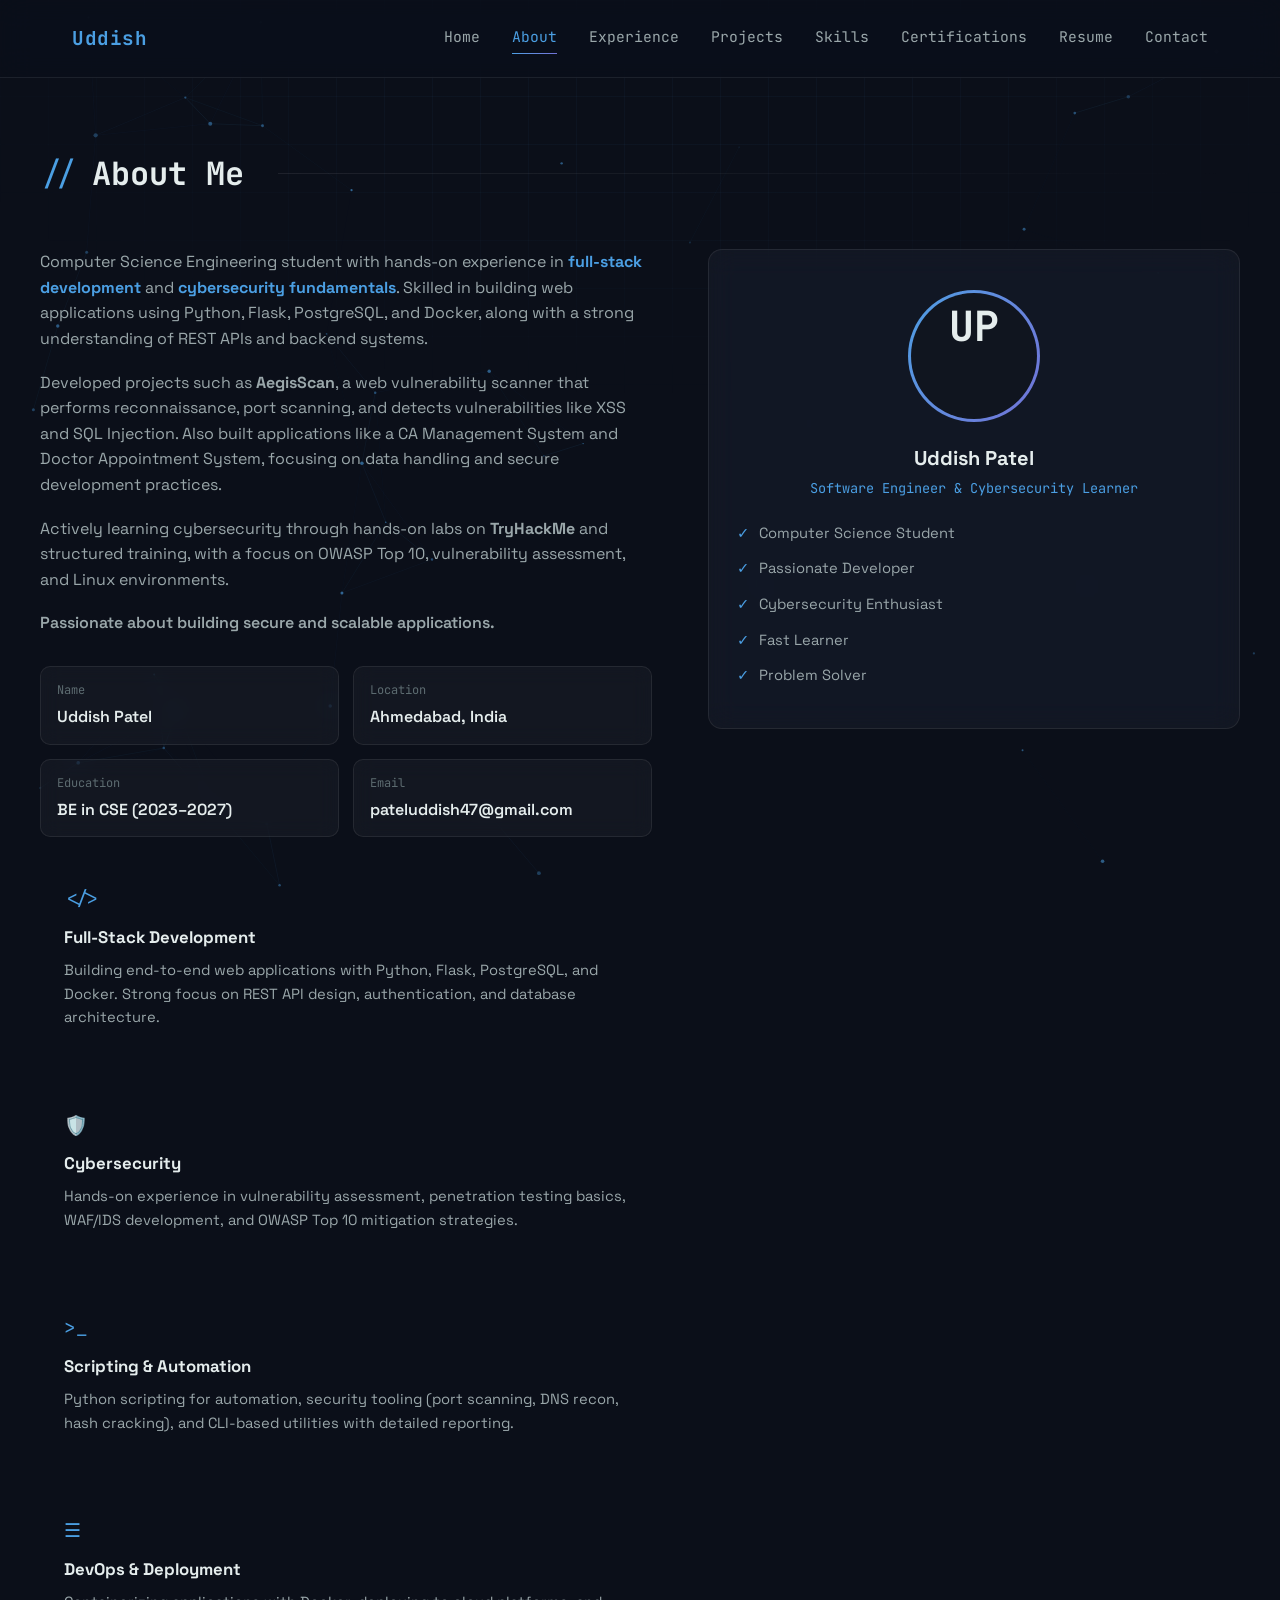
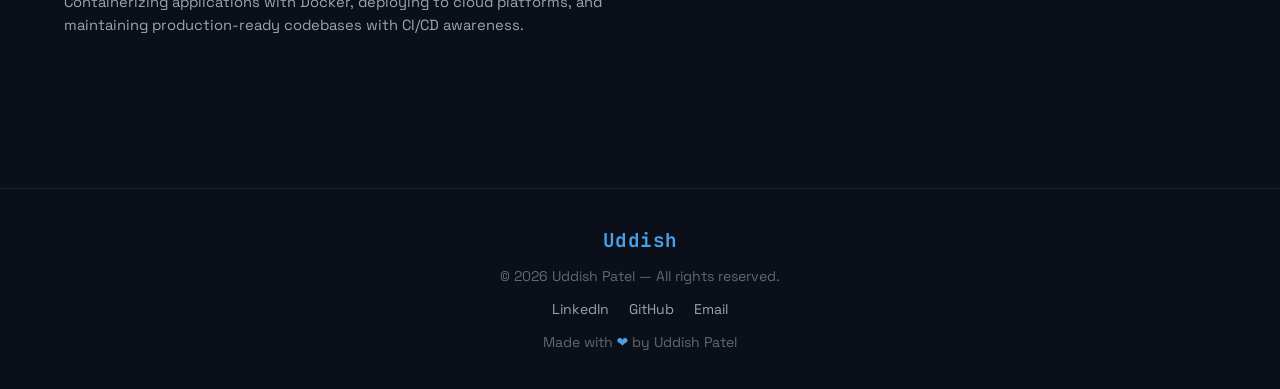
==== commit ab178666: "Simplify to one calm particle background + drop ripple/magnetic effects Per feedback that the per-pa" ====
--- a/about.html
+++ b/about.html
@@ -15,7 +15,6 @@
 <body data-page="about">
 
 <div class="grid-bg" aria-hidden="true"></div>
-<div class="mesh-bg" aria-hidden="true"></div>
 <div id="nav-root"></div>
 
 <main class="section" id="about">
--- a/style.css
+++ b/style.css
@@ -10,9 +10,9 @@
   --input: rgba(255, 255, 255, 0.04);
   --muted: rgba(255, 255, 255, 0.04);
   --secondary: rgba(255, 255, 255, 0.06);
-  --green: oklch(72% .19 160);
-  --green-dim: oklch(55% .16 160);
-  --violet: oklch(65% .22 300);
+  --green: oklch(68% .13 246);
+  --green-dim: oklch(52% .12 246);
+  --violet: oklch(60% .15 280);
   --gradient: linear-gradient(120deg, var(--green), var(--violet));
   --text: oklch(94% .008 200);
   --text-dim: oklch(72% .015 210);
@@ -53,34 +53,9 @@
   mask-image: radial-gradient(ellipse 80% 60% at 50% 0%, black 30%, transparent 75%);
 }
 #bg-canvas{
-  position:fixed;inset:0;z-index:-2;pointer-events:none;
-}
-.mesh-bg{
-  position:fixed;inset:0;z-index:-1;pointer-events:none;overflow:hidden;
-}
-.mesh-bg::before,
-.mesh-bg::after{
-  content:'';position:absolute;width:60vmax;height:60vmax;border-radius:50%;
-  filter:blur(90px);opacity:.16;
-}
-.mesh-bg::before{
-  background:var(--green);top:-20%;left:-10%;
-  animation:meshFloat1 22s ease-in-out infinite alternate;
-}
-.mesh-bg::after{
-  background:var(--violet);bottom:-25%;right:-10%;
-  animation:meshFloat2 26s ease-in-out infinite alternate;
-}
-@keyframes meshFloat1{
-  0%{transform:translate(0,0) scale(1);}
-  100%{transform:translate(6vw,8vh) scale(1.15);}
-}
-@keyframes meshFloat2{
-  0%{transform:translate(0,0) scale(1);}
-  100%{transform:translate(-8vw,-6vh) scale(1.1);}
+  position:fixed;inset:0;z-index:-1;pointer-events:none;
 }
 @media (prefers-reduced-motion: reduce){
-  .mesh-bg::before,.mesh-bg::after{animation:none;}
   html{scroll-behavior:auto;}
 }
 
@@ -170,7 +145,7 @@
 @keyframes blink{50%{opacity:0;}}
 .hero-location{color:var(--text-dim);font-family:var(--mono);font-size:0.95rem;margin-bottom:38px;}
 .hero-actions{display:flex;gap:16px;justify-content:center;flex-wrap:wrap;margin-bottom:40px;}
-.hero-socials{display:flex;gap:16px;justify-content:center;margin-bottom:46px;}
+.hero-socials{display:flex;gap:16px;justify-content:center;margin-top:44px;}
 .social-icon{
   width:44px;height:44px;border-radius:50%;display:flex;align-items:center;justify-content:center;
   border:1px solid var(--border);background:var(--card);backdrop-filter:blur(10px);
@@ -179,9 +154,9 @@
 }
 .social-icon:hover{
   color:var(--green);border-color:var(--green-dim);transform:translateY(-3px);
-  box-shadow:0 8px 24px color-mix(in oklab, var(--green) 25%, transparent);
-}
-.hero-pills{display:flex;gap:14px;justify-content:center;flex-wrap:wrap;}
+  box-shadow:0 6px 18px color-mix(in oklab, var(--green) 16%, transparent);
+}
+.hero-pills{display:flex;gap:14px;justify-content:center;flex-wrap:wrap;margin-bottom:6px;}
 .pill{
   display:flex;flex-direction:column;align-items:center;gap:8px;
   font-family:var(--mono);font-size:0.82rem;color:var(--text-dim);
@@ -203,7 +178,7 @@
   background:var(--gradient);color:#06090f;
   box-shadow:0 0 0 transparent;
 }
-.btn-primary:hover{box-shadow:0 10px 34px color-mix(in oklab, var(--green) 32%, transparent);}
+.btn-primary:hover{box-shadow:0 8px 24px color-mix(in oklab, var(--green) 20%, transparent);}
 .btn-secondary{
   background:var(--card);color:var(--text);border:1px solid var(--border-hover);
   backdrop-filter:blur(10px);
@@ -212,17 +187,6 @@
 .btn.full{width:100%;justify-content:center;}
 .btn-sm{padding:9px 16px;font-size:.82rem;border-radius:8px;}
 .btn-disabled{opacity:.35;pointer-events:none;}
-
-/* button ripple */
-.btn .ripple{
-  position:absolute;border-radius:50%;transform:scale(0);
-  background:rgba(255,255,255,.45);pointer-events:none;
-  animation:rippleAnim .6s ease-out;
-}
-.btn-primary .ripple{background:rgba(6,9,15,.35);}
-@keyframes rippleAnim{
-  to{transform:scale(3.2);opacity:0;}
-}
 
 /* GLASS CARD (base for feature/project/experience/cert/edu/resume cards) */
 .card, .glass{
@@ -233,9 +197,9 @@
 }
 .card:hover{
   border-color:var(--border-hover);
-  transform:translateY(-4px);
-  box-shadow:0 20px 50px -20px rgba(0,0,0,.5), 0 0 0 1px color-mix(in oklab, var(--green) 12%, transparent);
-  background:color-mix(in oklab, var(--card) 92%, white 3%);
+  transform:translateY(-3px);
+  box-shadow:0 16px 36px -18px rgba(0,0,0,.5), 0 0 0 1px color-mix(in oklab, var(--green) 8%, transparent);
+  background:color-mix(in oklab, var(--card) 94%, white 2%);
 }
 .card-head{display:flex;justify-content:space-between;align-items:flex-start;gap:20px;margin-bottom:18px;flex-wrap:wrap;}
 .card-head h3{font-size:1.3rem;margin-bottom:4px;}
@@ -360,19 +324,7 @@
 /* SKILLS */
 .skills-grid{display:grid;grid-template-columns:repeat(3, 1fr);gap:24px;}
 .skill-card h3{
-  display:flex;align-items:center;font-size:1.05rem;margin-bottom:22px;
-}
-.skill-bars{display:flex;flex-direction:column;gap:16px;}
-.skill-bar-row{display:flex;flex-direction:column;gap:6px;}
-.skill-bar-label{
-  display:flex;justify-content:space-between;font-size:.85rem;color:var(--text-dim);
-  font-family:var(--mono);
-}
-.skill-bar-label .skill-pct{color:var(--green);}
-.skill-bar-track{height:8px;border-radius:999px;background:var(--secondary);overflow:hidden;}
-.skill-bar-fill{
-  height:100%;border-radius:999px;background:var(--gradient);width:0%;
-  transition:width 1.3s var(--ease);
+  display:flex;align-items:center;font-size:1.05rem;margin-bottom:18px;
 }
 
 /* CERTIFICATIONS */
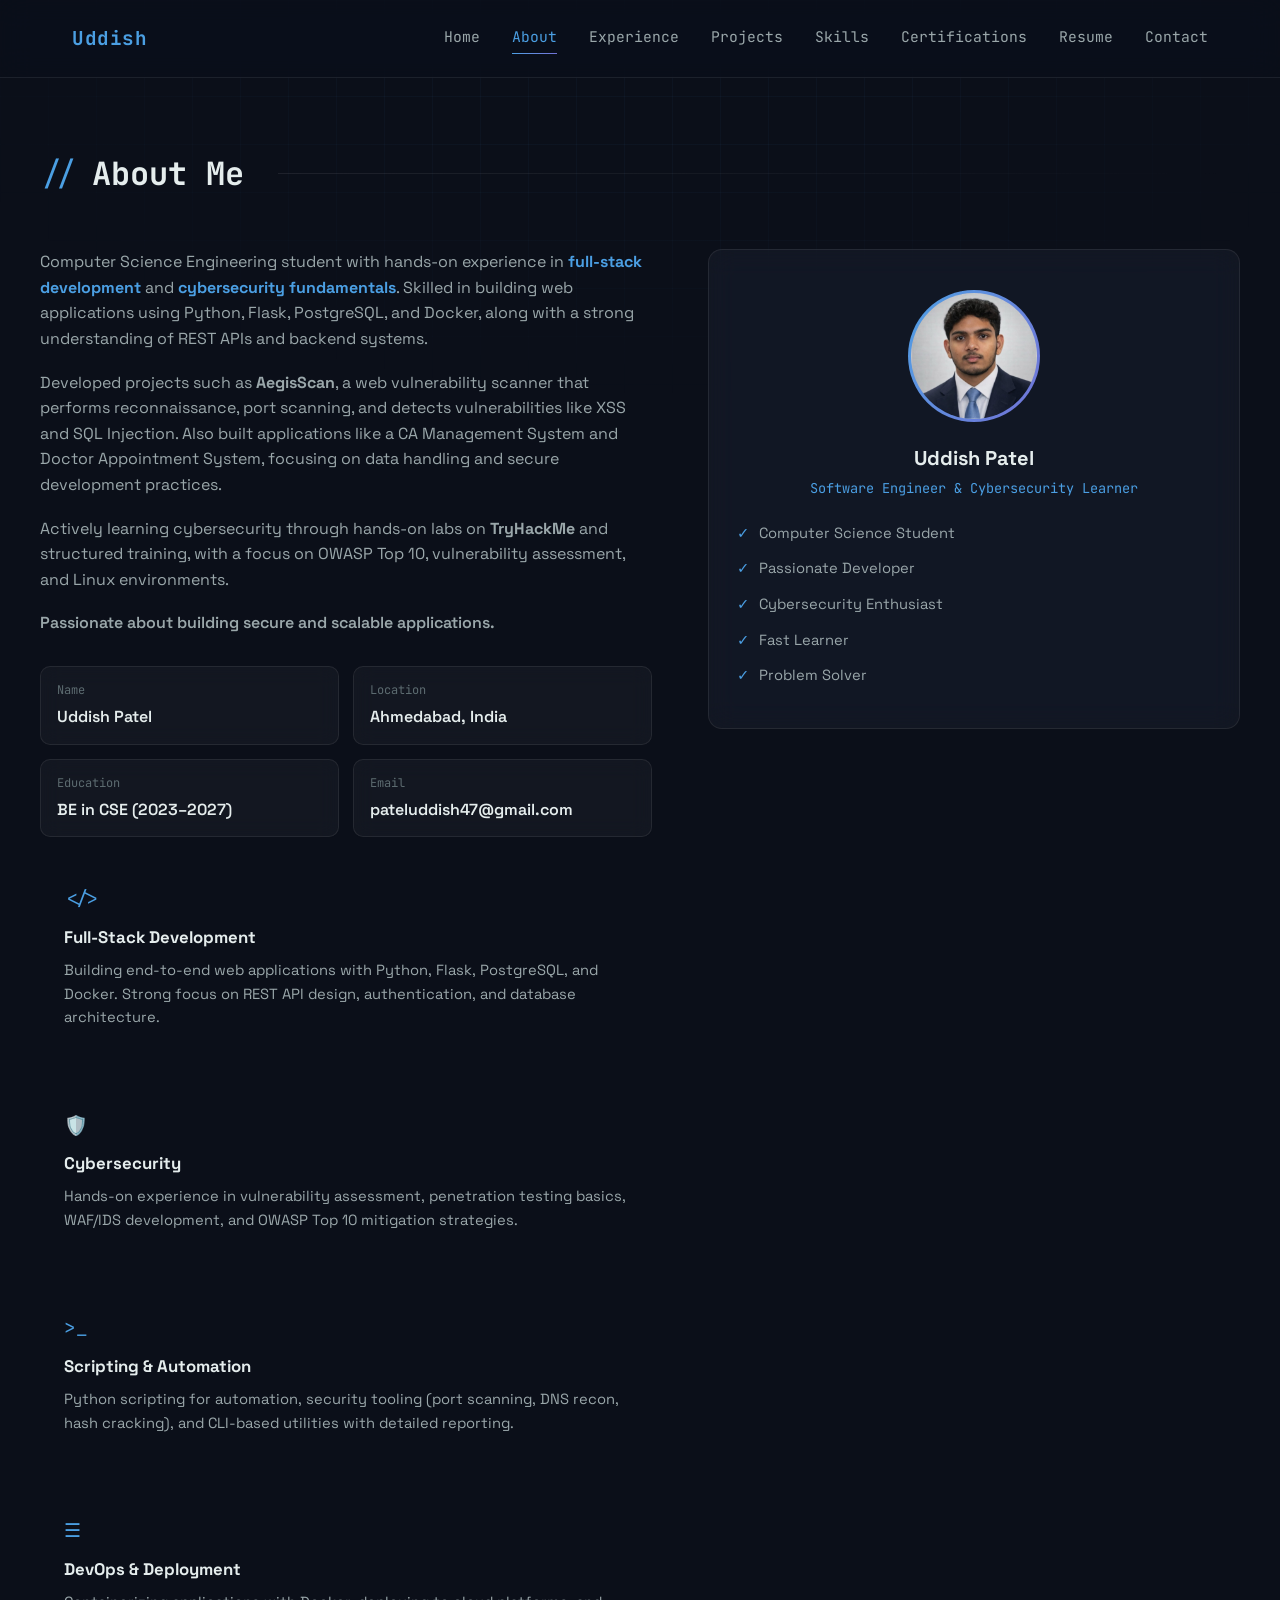
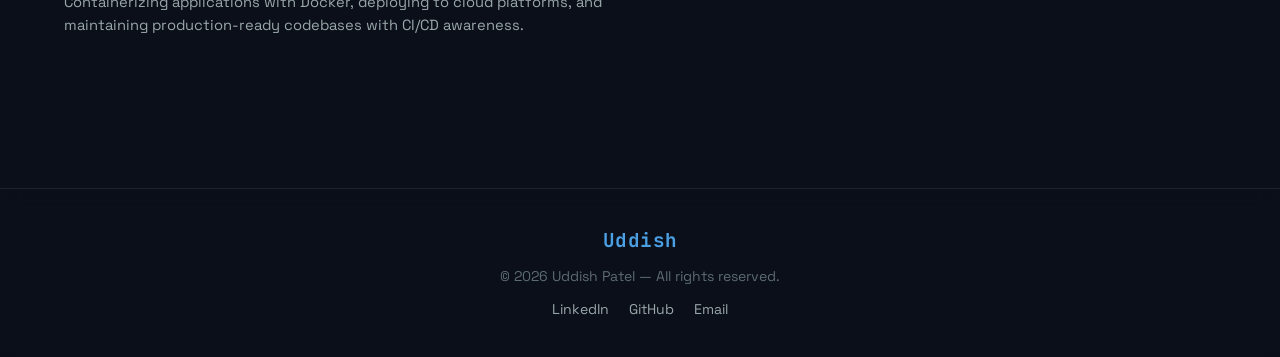
==== commit 9ebe236e: "Remove background canvas animation site-wide Drop the persistent moving particle-field layer entirel" ====
--- a/about.html
+++ b/about.html
@@ -80,7 +80,6 @@
 <div id="footer-root"></div>
 
 <script src="partials.js"></script>
-<script src="background.js"></script>
 <script src="script.js"></script>
 <script src="interactions.js"></script>
 </body>
--- a/style.css
+++ b/style.css
@@ -43,17 +43,14 @@
   -webkit-background-clip:text;background-clip:text;color:transparent;
 }
 
-/* Ambient static layers behind the canvas animation */
+/* Faint static grid texture — no animation, just subtle depth */
 .grid-bg{
-  position:fixed;inset:0;z-index:-3;
+  position:fixed;inset:0;z-index:-1;
   background-image:
     linear-gradient(color-mix(in oklab, var(--green) 4%, transparent) 1px, transparent 1px),
     linear-gradient(90deg, color-mix(in oklab, var(--green) 4%, transparent) 1px, transparent 1px);
   background-size:48px 48px;
   mask-image: radial-gradient(ellipse 80% 60% at 50% 0%, black 30%, transparent 75%);
-}
-#bg-canvas{
-  position:fixed;inset:0;z-index:-1;pointer-events:none;
 }
 @media (prefers-reduced-motion: reduce){
   html{scroll-behavior:auto;}
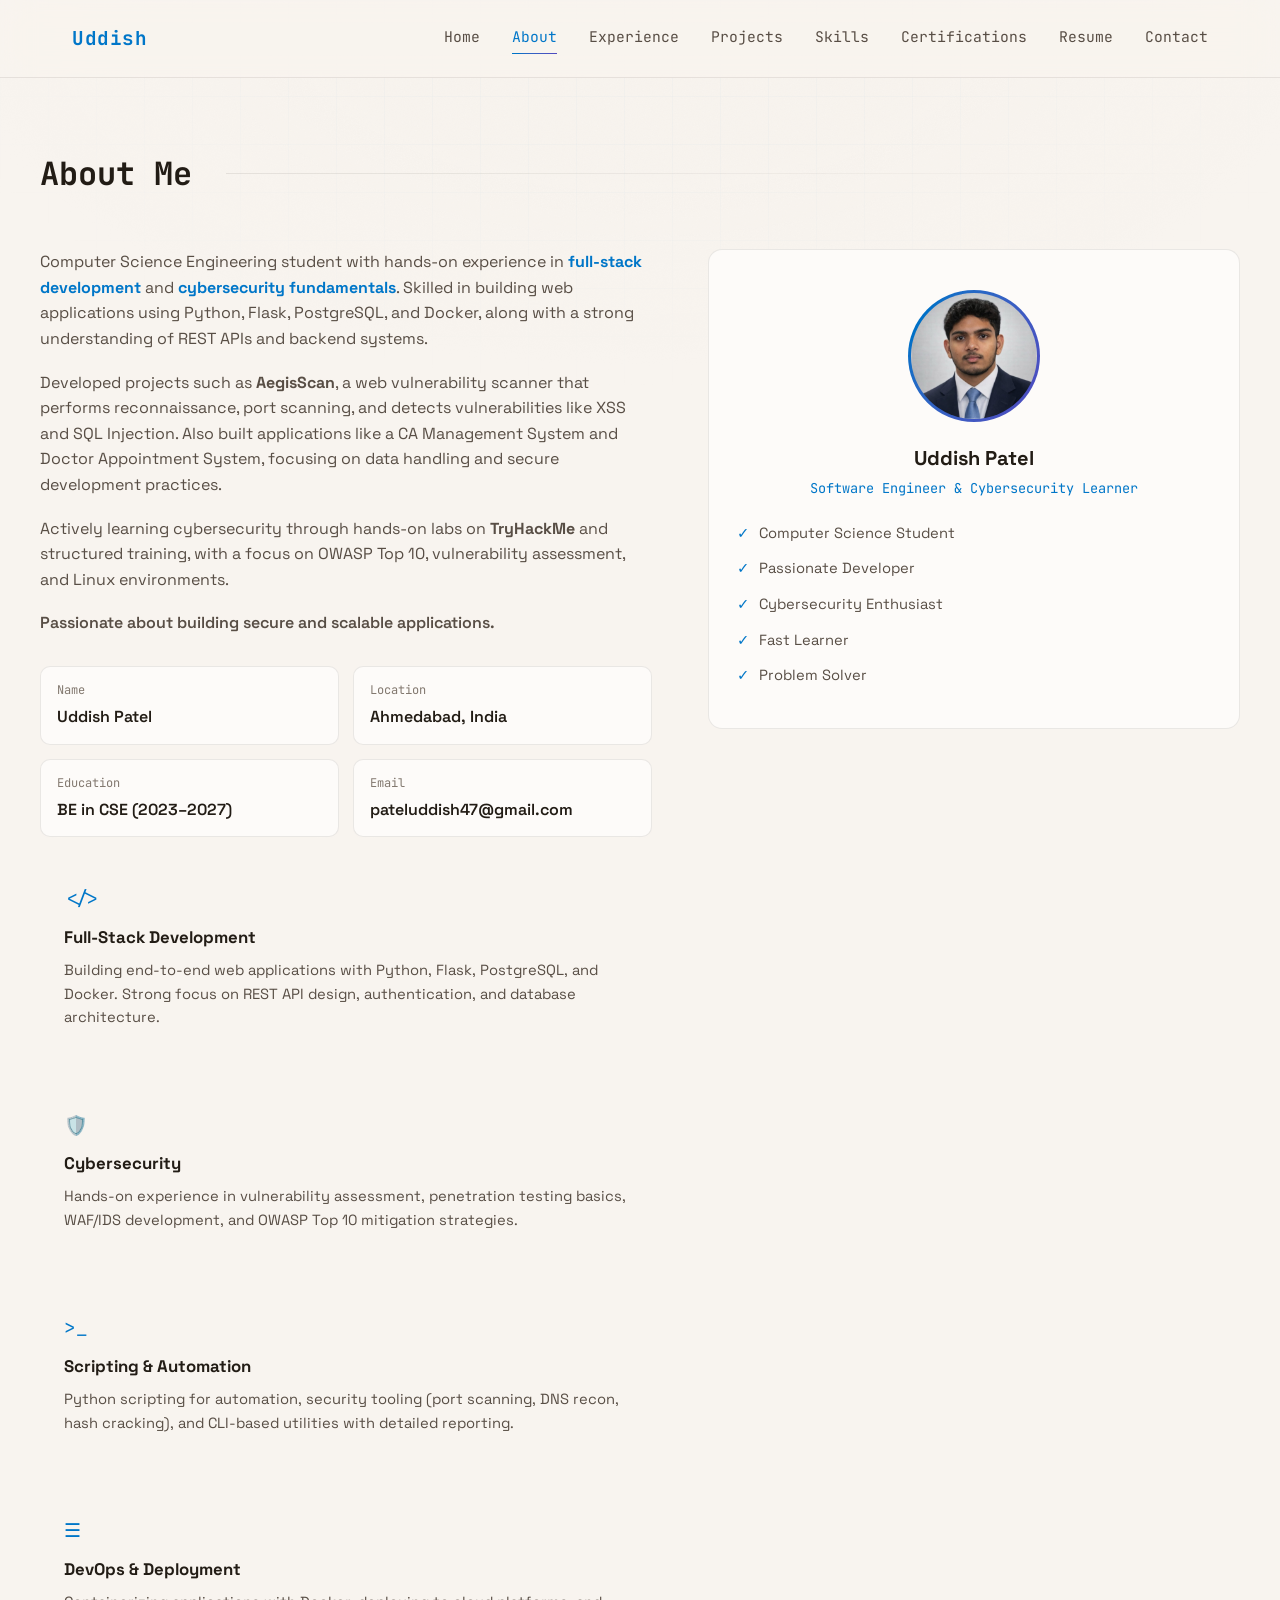
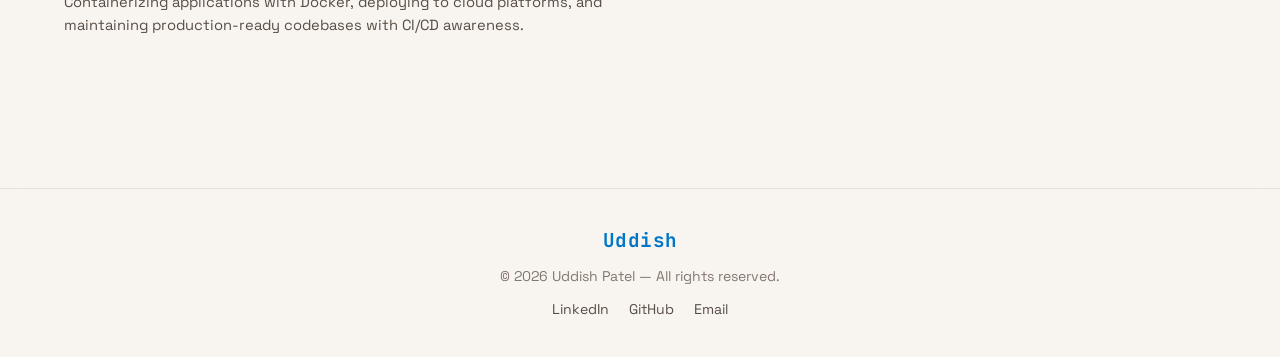
==== commit 216a5524: "Warm neutral theme + subtle background texture; remove // heading symbol - Switched background/card " ====
--- a/about.html
+++ b/about.html
@@ -19,7 +19,7 @@
 
 <main class="section" id="about">
   <div class="section-inner">
-    <h2 class="section-title"><span class="slash">//</span> About Me</h2>
+    <h2 class="section-title">About Me</h2>
     <div class="about-grid">
       <div class="about-text">
         <p>Computer Science Engineering student with hands-on experience in <strong class="accent">full-stack development</strong> and <strong class="accent">cybersecurity fundamentals</strong>. Skilled in building web applications using Python, Flask, PostgreSQL, and Docker, along with a strong understanding of REST APIs and backend systems.</p>
--- a/style.css
+++ b/style.css
@@ -1,22 +1,22 @@
 :root{
-  /* Premium dark theme: deep navy base + glassmorphism surfaces + dual accent gradient */
-  --bg: #0B0F19;
-  --bg-elevated: #0E1420;
-  --card: rgba(255, 255, 255, 0.035);
-  --card-solid: #10151f;
-  --popover: #10151f;
-  --border: rgba(255, 255, 255, 0.08);
-  --border-hover: rgba(255, 255, 255, 0.18);
-  --input: rgba(255, 255, 255, 0.04);
-  --muted: rgba(255, 255, 255, 0.04);
-  --secondary: rgba(255, 255, 255, 0.06);
-  --green: oklch(68% .13 246);
-  --green-dim: oklch(52% .12 246);
-  --violet: oklch(60% .15 280);
+  /* Warm neutral light theme: soft beige/cream base + soft cards + blue-indigo accent */
+  --bg: oklch(97% .008 75);
+  --bg-elevated: oklch(99% .004 75);
+  --card: oklch(99% .004 75);
+  --card-solid: oklch(99% .004 75);
+  --popover: oklch(99% .004 75);
+  --border: oklch(45% .015 75 / .12);
+  --border-hover: oklch(40% .02 75 / .22);
+  --input: oklch(93% .01 75 / .5);
+  --muted: oklch(93% .01 75 / .6);
+  --secondary: oklch(92% .01 75 / .6);
+  --green: oklch(55% .16 246);
+  --green-dim: oklch(45% .15 246);
+  --violet: oklch(48% .18 280);
   --gradient: linear-gradient(120deg, var(--green), var(--violet));
-  --text: oklch(94% .008 200);
-  --text-dim: oklch(72% .015 210);
-  --text-faint: oklch(52% .02 220);
+  --text: oklch(23% .015 70);
+  --text-dim: oklch(43% .02 65);
+  --text-faint: oklch(58% .018 65);
   --mono: "JetBrains Mono", ui-monospace, SFMono-Regular, Menlo, Monaco, Consolas, "Liberation Mono", monospace;
   --sans: "Space Grotesk", ui-sans-serif, system-ui, sans-serif;
   --radius: .875rem;
@@ -35,7 +35,7 @@
   padding-top:var(--nav-height);
 }
 
-::selection{background:var(--green);color:#0B0F19;}
+::selection{background:var(--green);color:#fff;}
 
 .accent{color:var(--green);}
 .gradient-text{
@@ -43,13 +43,15 @@
   -webkit-background-clip:text;background-clip:text;color:transparent;
 }
 
-/* Faint static grid texture — no animation, just subtle depth */
+/* Subtle static background: faint paper-grain texture + soft grid, no animation */
 .grid-bg{
   position:fixed;inset:0;z-index:-1;
   background-image:
     linear-gradient(color-mix(in oklab, var(--green) 4%, transparent) 1px, transparent 1px),
-    linear-gradient(90deg, color-mix(in oklab, var(--green) 4%, transparent) 1px, transparent 1px);
-  background-size:48px 48px;
+    linear-gradient(90deg, color-mix(in oklab, var(--green) 4%, transparent) 1px, transparent 1px),
+    url("assets/bg-texture.svg");
+  background-size:48px 48px, 48px 48px, 180px 180px;
+  opacity:.5;
   mask-image: radial-gradient(ellipse 80% 60% at 50% 0%, black 30%, transparent 75%);
 }
 @media (prefers-reduced-motion: reduce){
@@ -172,7 +174,7 @@
 }
 .btn:hover{transform:translateY(-2px);}
 .btn-primary{
-  background:var(--gradient);color:#06090f;
+  background:var(--gradient);color:#fff;
   box-shadow:0 0 0 transparent;
 }
 .btn-primary:hover{box-shadow:0 8px 24px color-mix(in oklab, var(--green) 20%, transparent);}
@@ -195,7 +197,7 @@
 .card:hover{
   border-color:var(--border-hover);
   transform:translateY(-3px);
-  box-shadow:0 16px 36px -18px rgba(0,0,0,.5), 0 0 0 1px color-mix(in oklab, var(--green) 8%, transparent);
+  box-shadow:0 16px 36px -18px rgba(15,23,42,.16), 0 0 0 1px color-mix(in oklab, var(--green) 8%, transparent);
   background:color-mix(in oklab, var(--card) 94%, white 2%);
 }
 .card-head{display:flex;justify-content:space-between;align-items:flex-start;gap:20px;margin-bottom:18px;flex-wrap:wrap;}
@@ -412,7 +414,7 @@
 }
 .form-status.show{display:flex;animation:statusPop .4s var(--ease);}
 .form-status .check{
-  width:22px;height:22px;border-radius:50%;background:var(--green);color:#06090f;
+  width:22px;height:22px;border-radius:50%;background:var(--green);color:#fff;
   display:flex;align-items:center;justify-content:center;font-size:.75rem;flex-shrink:0;
 }
 @keyframes statusPop{
@@ -485,7 +487,7 @@
 
 .lightbox{
   position:fixed;inset:0;z-index:1000;
-  background:color-mix(in oklab, var(--bg) 88%, transparent);
+  background:rgba(15, 23, 42, 0.75);
   backdrop-filter:blur(6px);
   display:flex;align-items:center;justify-content:center;
   padding:32px;opacity:0;pointer-events:none;transition:opacity .2s ease;
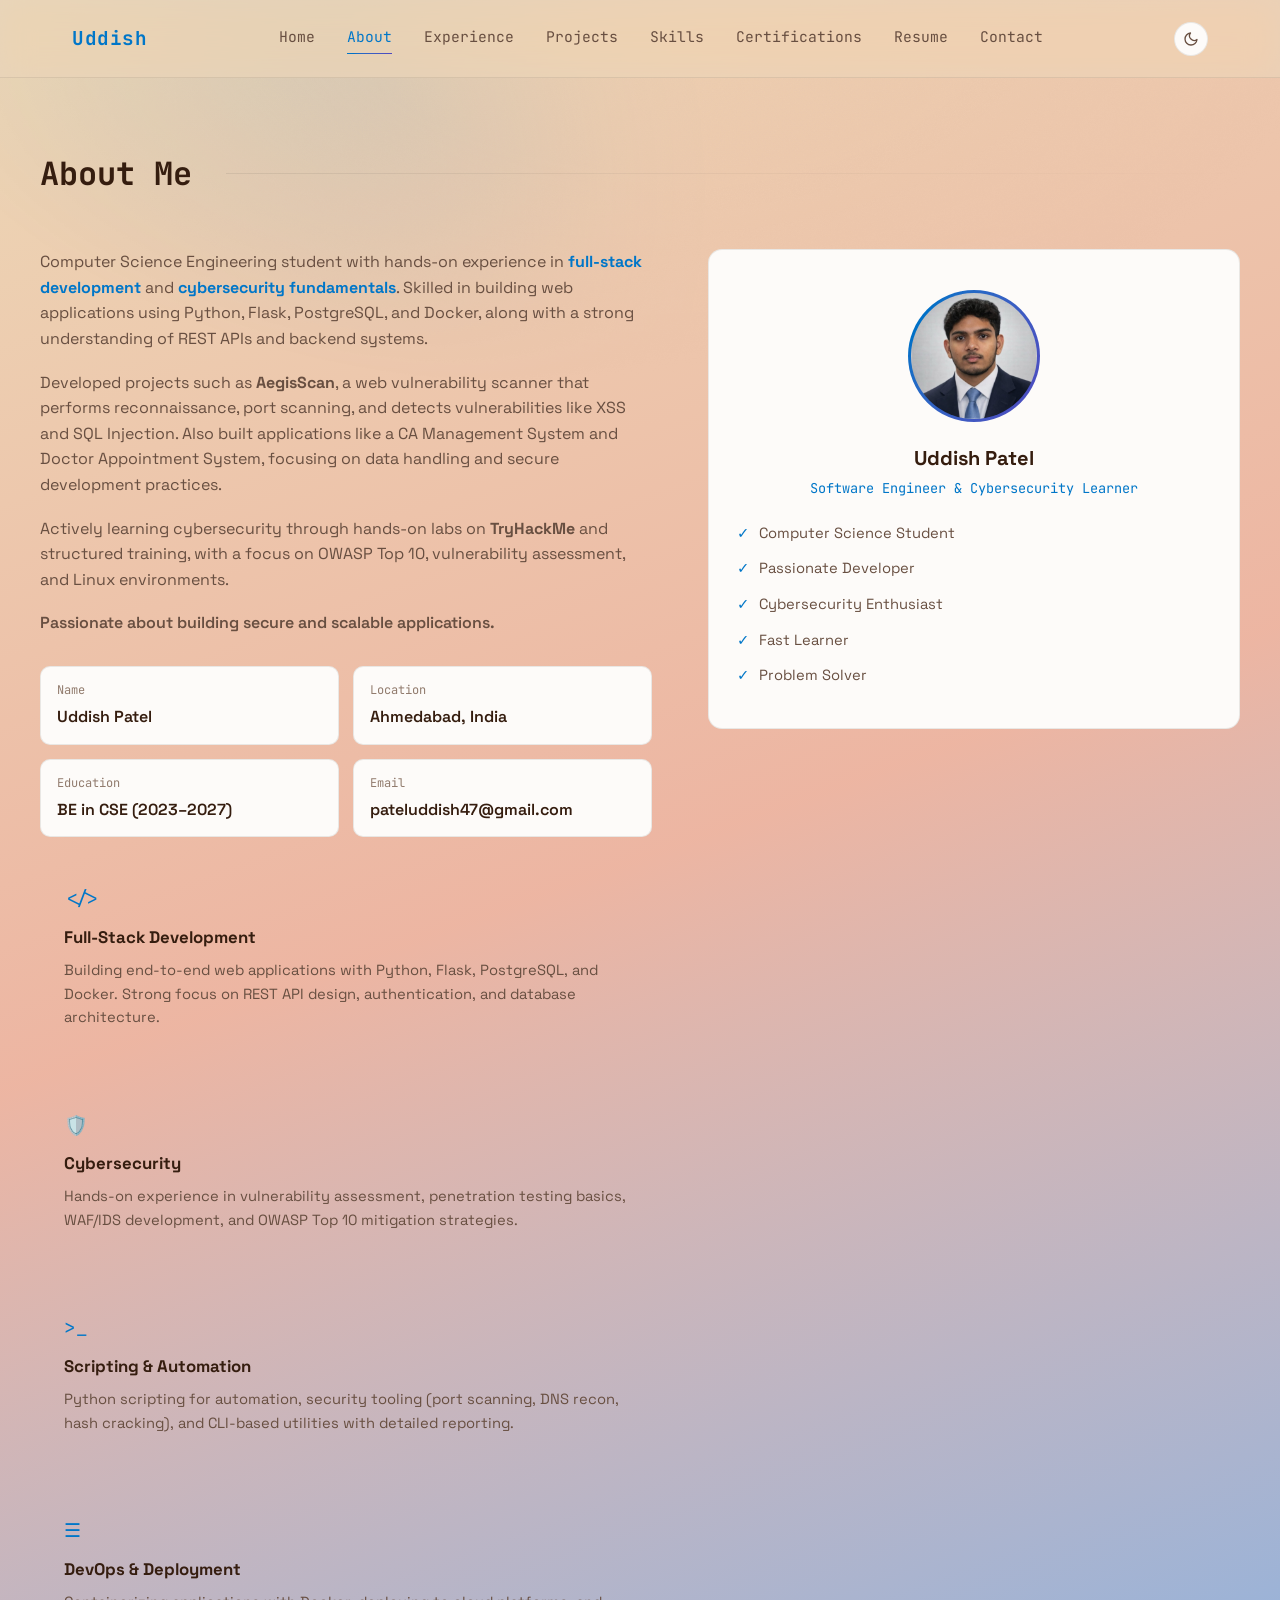
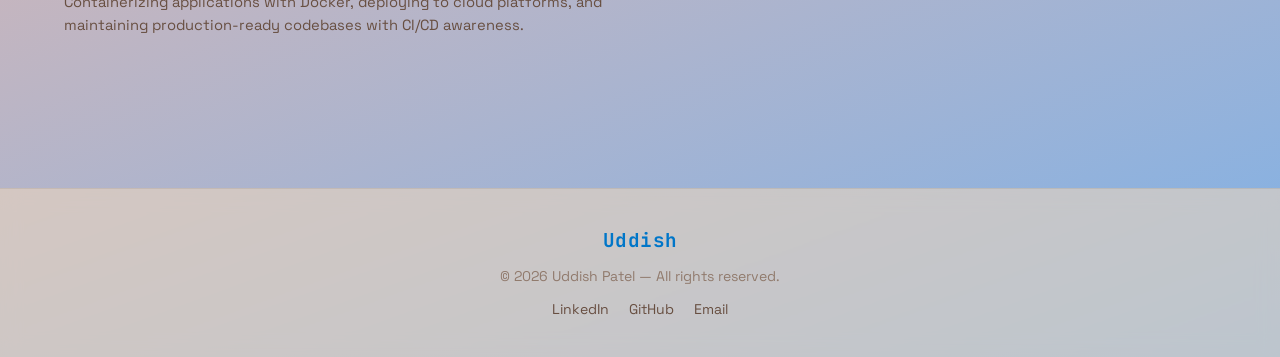
==== commit 17a8d12e: "Add dark mode toggle; make gradient span full page height - New small circular toggle button (top-ri" ====
--- a/about.html
+++ b/about.html
@@ -1,6 +1,7 @@
 <!DOCTYPE html>
 <html lang="en">
 <head>
+<script id="theme-init">try{if(localStorage.getItem("theme")==="dark")document.documentElement.setAttribute("data-theme","dark");}catch(e){}</script>
 <meta charset="UTF-8">
 <meta name="viewport" content="width=device-width, initial-scale=1.0">
 <title>Uddish Patel | Software Engineer Portfolio</title>
--- a/style.css
+++ b/style.css
@@ -1,6 +1,6 @@
 :root{
   /* Warm neutral light theme: soft beige/cream base + soft cards + blue-indigo accent */
-  --bg: oklch(97% .008 75);
+  --bg: oklch(88% .04 70);
   --bg-elevated: oklch(99% .004 75);
   --card: oklch(99% .004 75);
   --card-solid: oklch(99% .004 75);
@@ -14,9 +14,10 @@
   --green-dim: oklch(45% .15 246);
   --violet: oklch(48% .18 280);
   --gradient: linear-gradient(120deg, var(--green), var(--violet));
-  --text: oklch(23% .015 70);
-  --text-dim: oklch(43% .02 65);
-  --text-faint: oklch(58% .018 65);
+  --page-gradient: linear-gradient(160deg, oklch(89% .05 80) 0%, oklch(82% .07 40) 45%, oklch(74% .1 250) 100%);
+  --text: oklch(26% .045 50);
+  --text-dim: oklch(45% .04 50);
+  --text-faint: oklch(60% .035 55);
   --mono: "JetBrains Mono", ui-monospace, SFMono-Regular, Menlo, Monaco, Consolas, "Liberation Mono", monospace;
   --sans: "Space Grotesk", ui-sans-serif, system-ui, sans-serif;
   --radius: .875rem;
@@ -24,15 +25,36 @@
   --ease: cubic-bezier(.16,1,.3,1);
 }
 
+:root[data-theme="dark"]{
+  /* Dark theme override: deep navy/indigo base + glass surfaces + brighter accent */
+  --bg: oklch(16% .03 255);
+  --bg-elevated: oklch(14% .03 255);
+  --card: rgba(255, 255, 255, 0.04);
+  --card-solid: oklch(15% .025 255);
+  --popover: oklch(15% .025 255);
+  --border: rgba(255, 255, 255, 0.09);
+  --border-hover: rgba(255, 255, 255, 0.2);
+  --input: rgba(255, 255, 255, 0.05);
+  --muted: rgba(255, 255, 255, 0.05);
+  --secondary: rgba(255, 255, 255, 0.07);
+  --green: oklch(70% .14 246);
+  --green-dim: oklch(54% .13 246);
+  --violet: oklch(62% .16 280);
+  --page-gradient: linear-gradient(160deg, oklch(17% .035 255) 0%, oklch(13% .045 265) 50%, oklch(10% .05 275) 100%);
+  --text: oklch(93% .01 210);
+  --text-dim: oklch(72% .015 210);
+  --text-faint: oklch(52% .02 220);
+}
+
 *{box-sizing:border-box;margin:0;padding:0;}
-html{scroll-behavior:smooth;}
+html{scroll-behavior:smooth;background:var(--page-gradient);min-height:100%;}
 body{
-  background:var(--bg);
   color:var(--text);
   font-family:var(--sans);
   line-height:1.6;
   overflow-x:hidden;
   padding-top:var(--nav-height);
+  transition:color .25s var(--ease);
 }
 
 ::selection{background:var(--green);color:#fff;}
@@ -43,17 +65,21 @@
   -webkit-background-clip:text;background-clip:text;color:transparent;
 }
 
-/* Subtle static background: faint paper-grain texture + soft grid, no animation */
+/* Subtle static background: soft color washes + faint paper-grain texture, no animation */
 .grid-bg{
-  position:fixed;inset:0;z-index:-1;
-  background-image:
-    linear-gradient(color-mix(in oklab, var(--green) 4%, transparent) 1px, transparent 1px),
-    linear-gradient(90deg, color-mix(in oklab, var(--green) 4%, transparent) 1px, transparent 1px),
-    url("assets/bg-texture.svg");
-  background-size:48px 48px, 48px 48px, 180px 180px;
+  position:fixed;inset:0;z-index:-1;overflow:hidden;
+  background-image:url("assets/bg-texture.svg");
+  background-size:180px 180px;
   opacity:.5;
   mask-image: radial-gradient(ellipse 80% 60% at 50% 0%, black 30%, transparent 75%);
 }
+.grid-bg::before,
+.grid-bg::after{
+  content:'';position:absolute;width:52vmax;height:52vmax;border-radius:50%;
+  filter:blur(110px);opacity:.18;
+}
+.grid-bg::before{background:var(--green);top:-16%;left:-12%;}
+.grid-bg::after{background:var(--violet);bottom:-20%;right:-10%;}
 @media (prefers-reduced-motion: reduce){
   html{scroll-behavior:auto;}
 }
@@ -87,6 +113,19 @@
 }
 .nav-toggle{display:none;flex-direction:column;gap:5px;background:none;border:none;cursor:pointer;padding:6px;}
 .nav-toggle span{width:22px;height:2px;background:var(--text);border-radius:2px;}
+
+.theme-toggle{
+  width:34px;height:34px;border-radius:50%;flex-shrink:0;
+  display:flex;align-items:center;justify-content:center;
+  background:var(--card);border:1px solid var(--border);color:var(--text-dim);
+  cursor:pointer;transition:border-color .2s, color .2s, transform .2s var(--ease);
+}
+.theme-toggle:hover{color:var(--green);border-color:var(--green-dim);transform:translateY(-1px);}
+.theme-toggle svg{width:16px;height:16px;}
+.theme-toggle .icon-sun{display:none;}
+.theme-toggle .icon-moon{display:block;}
+:root[data-theme="dark"] .theme-toggle .icon-sun{display:block;}
+:root[data-theme="dark"] .theme-toggle .icon-moon{display:none;}
 
 /* SECTIONS */
 .section{padding:70px 32px 110px;position:relative;min-height:calc(100vh - 300px);}
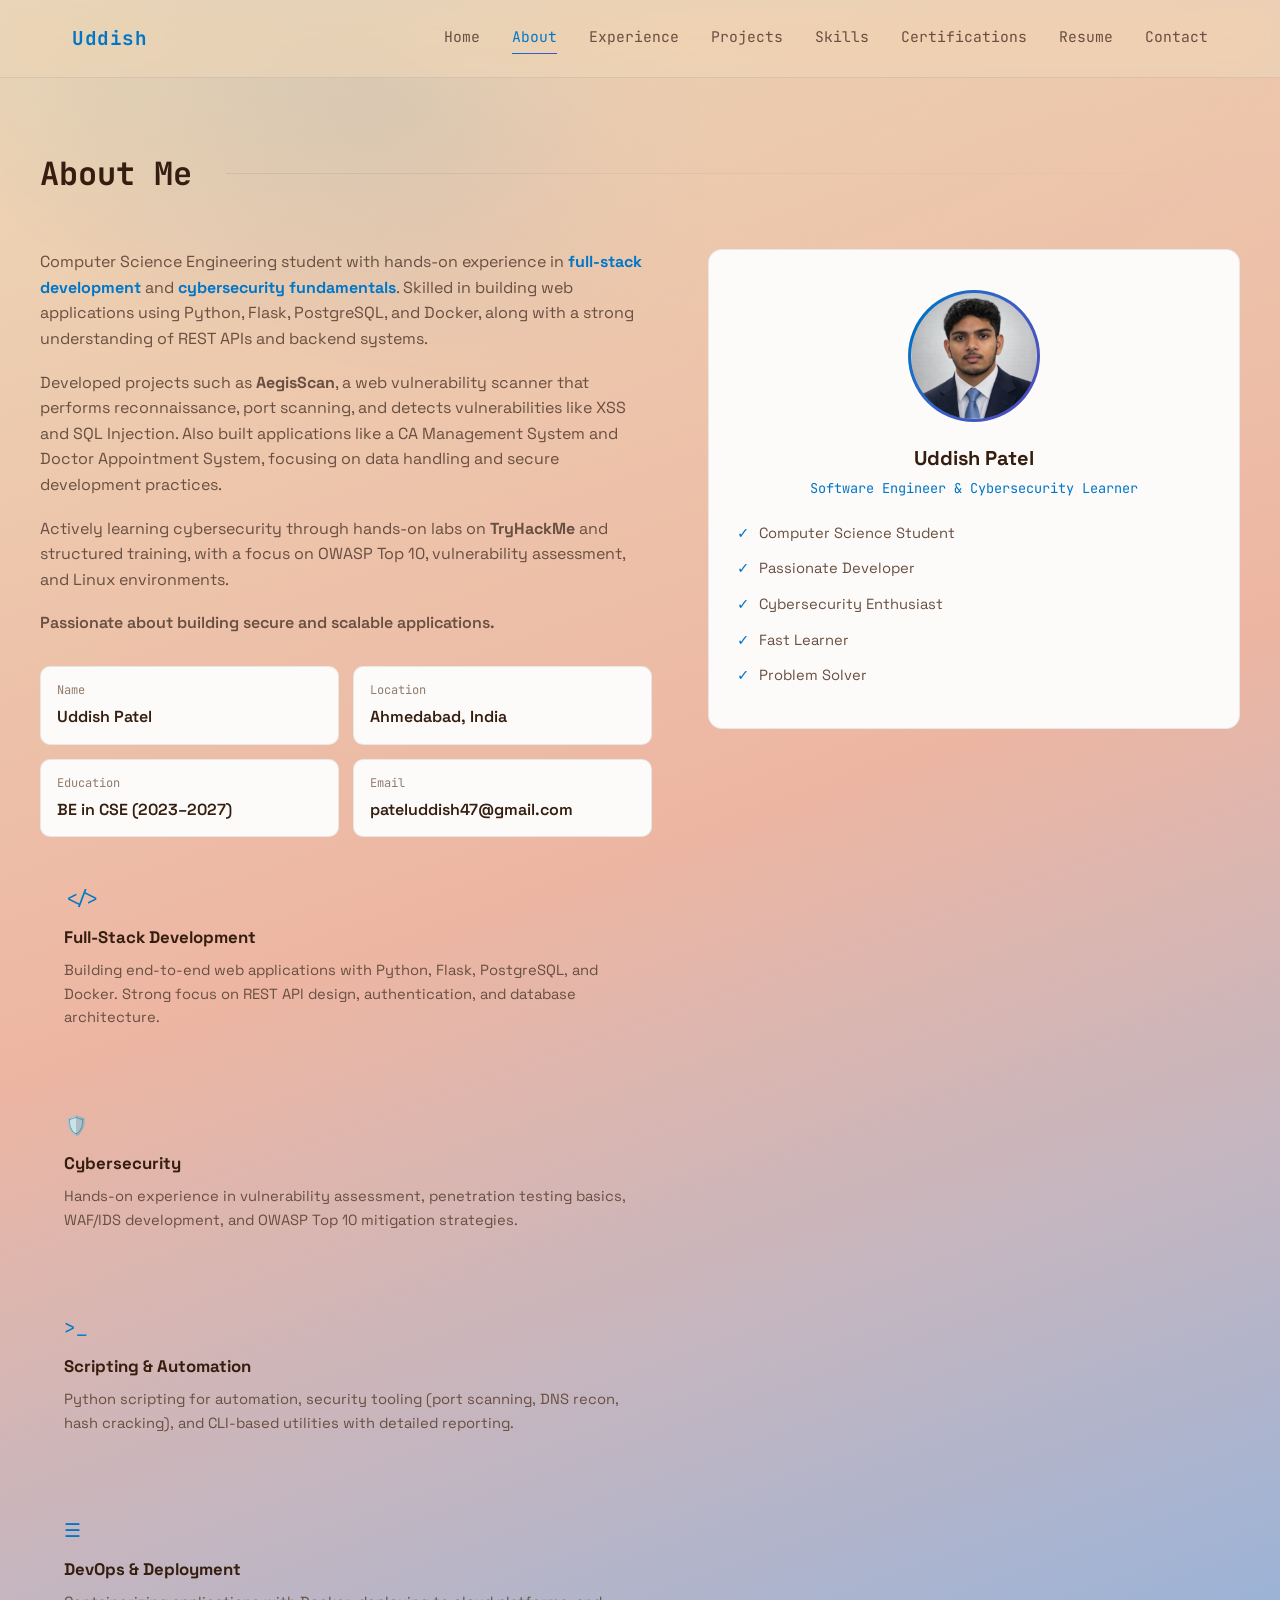
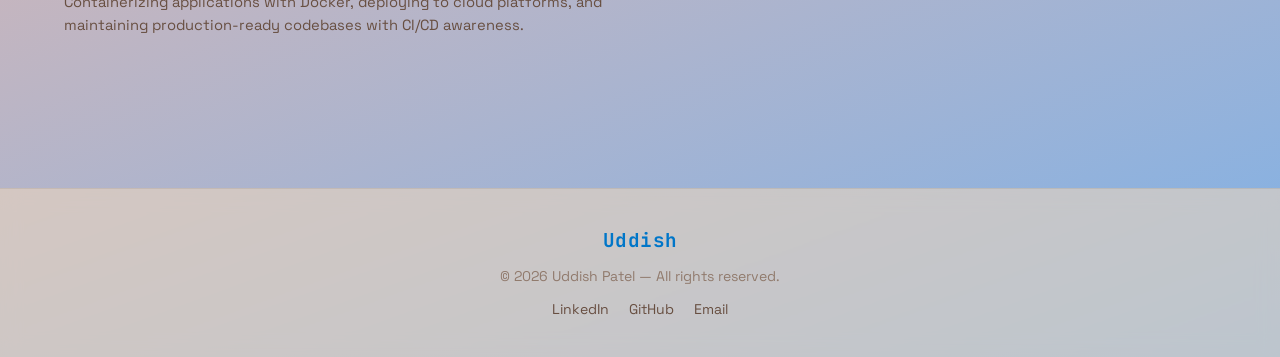
==== commit c9d69c28: "Remove favicon and dark mode entirely - Dropped the shield-emoji favicon (the "logo" shown next to t" ====
--- a/about.html
+++ b/about.html
@@ -1,13 +1,11 @@
 <!DOCTYPE html>
 <html lang="en">
 <head>
-<script id="theme-init">try{if(localStorage.getItem("theme")==="dark")document.documentElement.setAttribute("data-theme","dark");}catch(e){}</script>
 <meta charset="UTF-8">
 <meta name="viewport" content="width=device-width, initial-scale=1.0">
 <title>Uddish Patel | Software Engineer Portfolio</title>
 <meta name="description" content="About Uddish Patel — Computer Science Engineering Student, Python Developer, and Cybersecurity Enthusiast based in Ahmedabad, India.">
 <link rel="canonical" href="https://uddishpatel.in/about.html">
-<link rel="icon" href="data:image/svg+xml,<svg xmlns=%22http://www.w3.org/2000/svg%22 viewBox=%220 0 100 100%22><text y=%22.9em%22 font-size=%2290%22>🛡️</text></svg>">
 <link rel="preconnect" href="https://fonts.googleapis.com">
 <link rel="preconnect" href="https://fonts.gstatic.com" crossorigin>
 <link href="https://fonts.googleapis.com/css2?family=Space+Grotesk:wght@400;500;600;700&family=JetBrains+Mono:wght@400;500;600;700&display=swap" rel="stylesheet">
--- a/style.css
+++ b/style.css
@@ -25,27 +25,6 @@
   --ease: cubic-bezier(.16,1,.3,1);
 }
 
-:root[data-theme="dark"]{
-  /* Dark theme override: deep navy/indigo base + glass surfaces + brighter accent */
-  --bg: oklch(16% .03 255);
-  --bg-elevated: oklch(14% .03 255);
-  --card: rgba(255, 255, 255, 0.04);
-  --card-solid: oklch(15% .025 255);
-  --popover: oklch(15% .025 255);
-  --border: rgba(255, 255, 255, 0.09);
-  --border-hover: rgba(255, 255, 255, 0.2);
-  --input: rgba(255, 255, 255, 0.05);
-  --muted: rgba(255, 255, 255, 0.05);
-  --secondary: rgba(255, 255, 255, 0.07);
-  --green: oklch(70% .14 246);
-  --green-dim: oklch(54% .13 246);
-  --violet: oklch(62% .16 280);
-  --page-gradient: linear-gradient(160deg, oklch(17% .035 255) 0%, oklch(13% .045 265) 50%, oklch(10% .05 275) 100%);
-  --text: oklch(93% .01 210);
-  --text-dim: oklch(72% .015 210);
-  --text-faint: oklch(52% .02 220);
-}
-
 *{box-sizing:border-box;margin:0;padding:0;}
 html{scroll-behavior:smooth;background:var(--page-gradient);min-height:100%;}
 body{
@@ -54,7 +33,6 @@
   line-height:1.6;
   overflow-x:hidden;
   padding-top:var(--nav-height);
-  transition:color .25s var(--ease);
 }
 
 ::selection{background:var(--green);color:#fff;}
@@ -113,19 +91,6 @@
 }
 .nav-toggle{display:none;flex-direction:column;gap:5px;background:none;border:none;cursor:pointer;padding:6px;}
 .nav-toggle span{width:22px;height:2px;background:var(--text);border-radius:2px;}
-
-.theme-toggle{
-  width:34px;height:34px;border-radius:50%;flex-shrink:0;
-  display:flex;align-items:center;justify-content:center;
-  background:var(--card);border:1px solid var(--border);color:var(--text-dim);
-  cursor:pointer;transition:border-color .2s, color .2s, transform .2s var(--ease);
-}
-.theme-toggle:hover{color:var(--green);border-color:var(--green-dim);transform:translateY(-1px);}
-.theme-toggle svg{width:16px;height:16px;}
-.theme-toggle .icon-sun{display:none;}
-.theme-toggle .icon-moon{display:block;}
-:root[data-theme="dark"] .theme-toggle .icon-sun{display:block;}
-:root[data-theme="dark"] .theme-toggle .icon-moon{display:none;}
 
 /* SECTIONS */
 .section{padding:70px 32px 110px;position:relative;min-height:calc(100vh - 300px);}
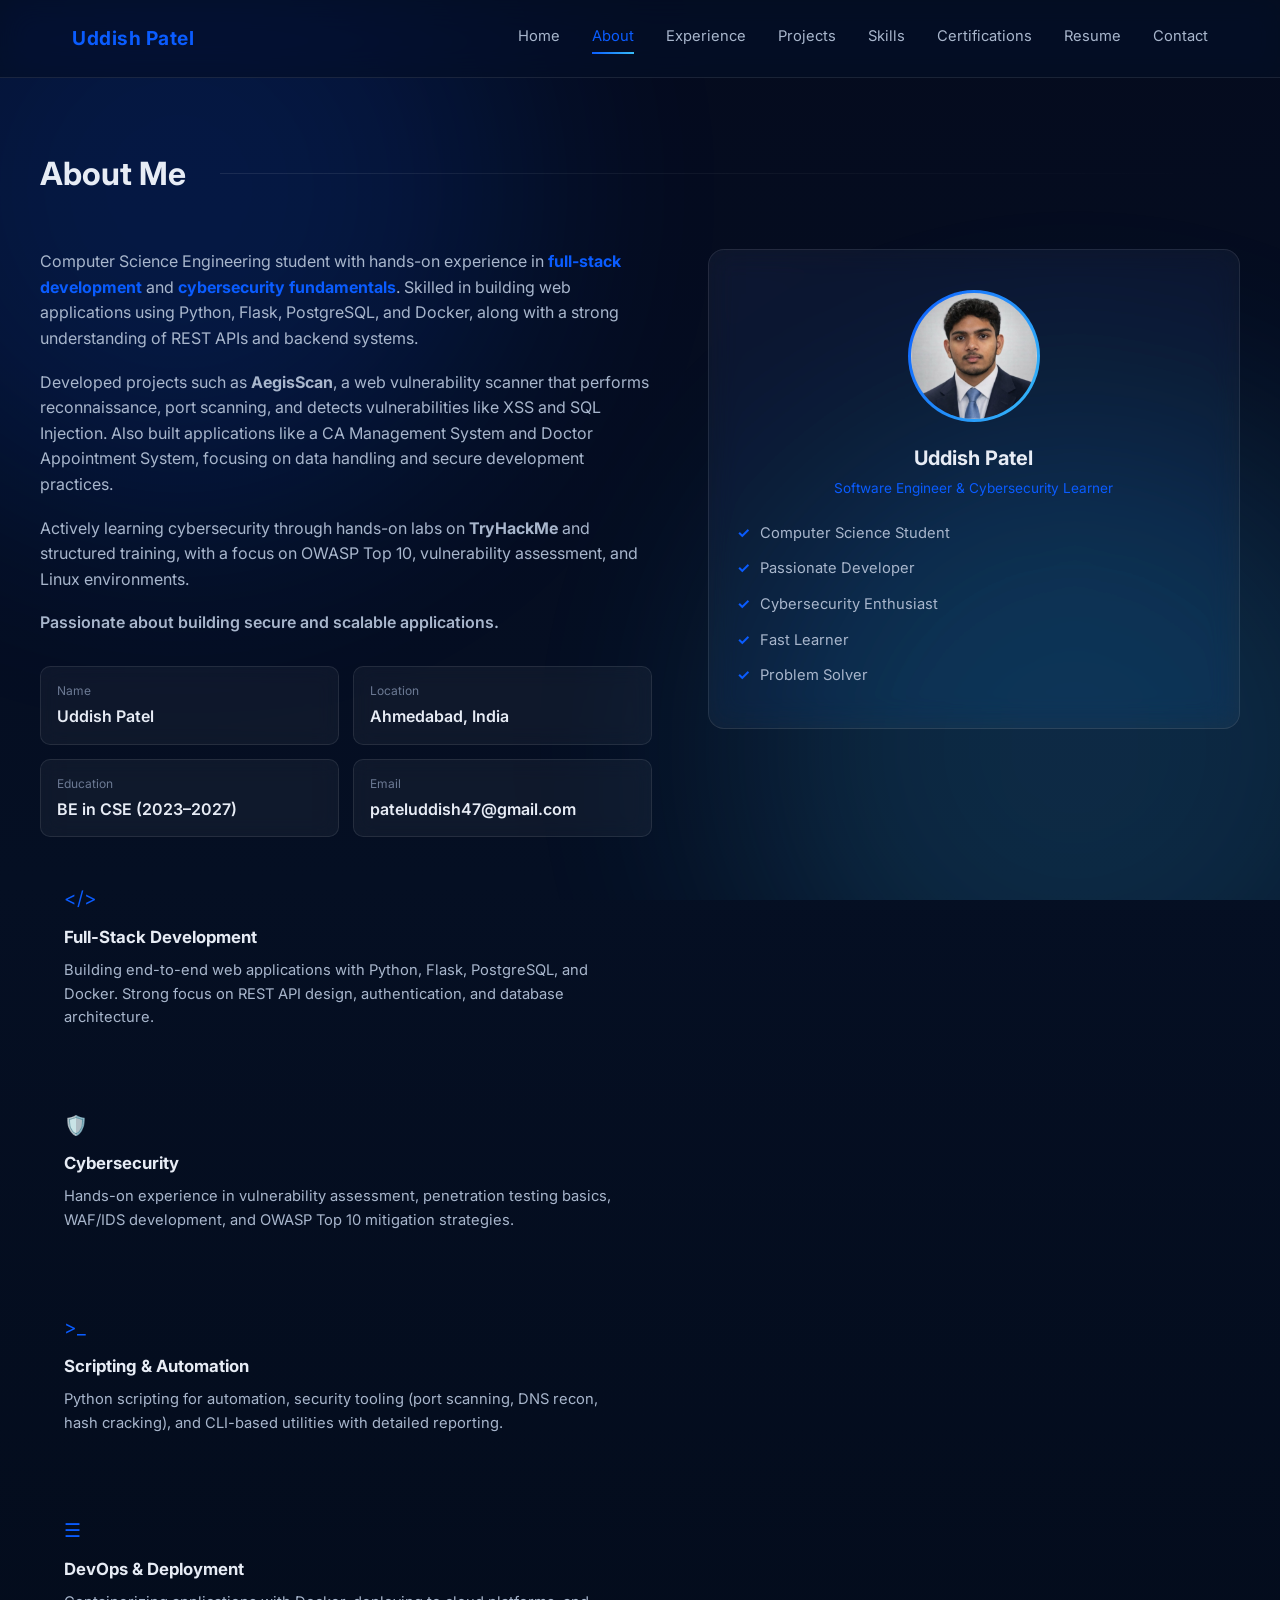
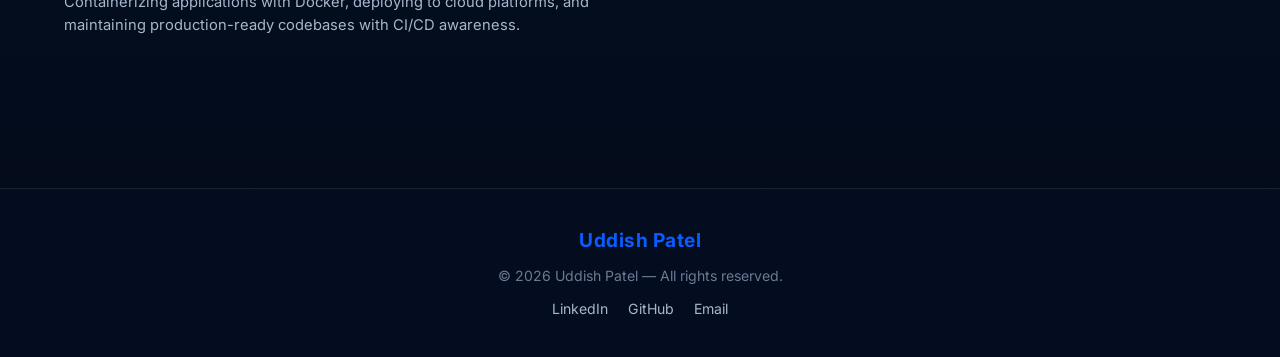
==== commit cc0e9db0: "Reskin to match olyntotech.com: dark navy theme, electric blue, Inter font Pulled real design tokens" ====
--- a/about.html
+++ b/about.html
@@ -8,7 +8,7 @@
 <link rel="canonical" href="https://uddishpatel.in/about.html">
 <link rel="preconnect" href="https://fonts.googleapis.com">
 <link rel="preconnect" href="https://fonts.gstatic.com" crossorigin>
-<link href="https://fonts.googleapis.com/css2?family=Space+Grotesk:wght@400;500;600;700&family=JetBrains+Mono:wght@400;500;600;700&display=swap" rel="stylesheet">
+<link href="https://fonts.googleapis.com/css2?family=Inter:wght@400;500;600;700;800&display=swap" rel="stylesheet">
 <link rel="stylesheet" href="style.css">
 </head>
 <body data-page="about">
--- a/style.css
+++ b/style.css
@@ -1,26 +1,26 @@
 :root{
-  /* Warm neutral light theme: soft beige/cream base + soft cards + blue-indigo accent */
-  --bg: oklch(88% .04 70);
-  --bg-elevated: oklch(99% .004 75);
-  --card: oklch(99% .004 75);
-  --card-solid: oklch(99% .004 75);
-  --popover: oklch(99% .004 75);
-  --border: oklch(45% .015 75 / .12);
-  --border-hover: oklch(40% .02 75 / .22);
-  --input: oklch(93% .01 75 / .5);
-  --muted: oklch(93% .01 75 / .6);
-  --secondary: oklch(92% .01 75 / .6);
-  --green: oklch(55% .16 246);
-  --green-dim: oklch(45% .15 246);
-  --violet: oklch(48% .18 280);
+  /* Olynto-style theme: deep navy base + electric blue gradient accent + glass cards */
+  --bg: #050f23;
+  --bg-elevated: #0a1025;
+  --card: rgba(255, 255, 255, 0.045);
+  --card-solid: #0b1428;
+  --popover: #0b1428;
+  --border: rgba(255, 255, 255, 0.09);
+  --border-hover: rgba(255, 255, 255, 0.2);
+  --input: rgba(255, 255, 255, 0.05);
+  --muted: rgba(255, 255, 255, 0.05);
+  --secondary: rgba(255, 255, 255, 0.07);
+  --green: #0a5cff;
+  --green-dim: #1f6fd8;
+  --violet: #38bdf8;
   --gradient: linear-gradient(120deg, var(--green), var(--violet));
-  --page-gradient: linear-gradient(160deg, oklch(89% .05 80) 0%, oklch(82% .07 40) 45%, oklch(74% .1 250) 100%);
-  --text: oklch(26% .045 50);
-  --text-dim: oklch(45% .04 50);
-  --text-faint: oklch(60% .035 55);
-  --mono: "JetBrains Mono", ui-monospace, SFMono-Regular, Menlo, Monaco, Consolas, "Liberation Mono", monospace;
-  --sans: "Space Grotesk", ui-sans-serif, system-ui, sans-serif;
-  --radius: .875rem;
+  --page-gradient: linear-gradient(180deg, #050b1e 0%, #050f23 45%, #030b1a 100%);
+  --text: #e7ecf5;
+  --text-dim: #a8b6cc;
+  --text-faint: #6c7a94;
+  --mono: "Inter", ui-monospace, SFMono-Regular, Menlo, Monaco, Consolas, "Liberation Mono", monospace;
+  --sans: "Inter", ui-sans-serif, system-ui, sans-serif;
+  --radius: 1rem;
   --nav-height: 78px;
   --ease: cubic-bezier(.16,1,.3,1);
 }
@@ -43,18 +43,14 @@
   -webkit-background-clip:text;background-clip:text;color:transparent;
 }
 
-/* Subtle static background: soft color washes + faint paper-grain texture, no animation */
+/* Subtle static background: soft color washes + faint glow, no motion */
 .grid-bg{
   position:fixed;inset:0;z-index:-1;overflow:hidden;
-  background-image:url("assets/bg-texture.svg");
-  background-size:180px 180px;
-  opacity:.5;
-  mask-image: radial-gradient(ellipse 80% 60% at 50% 0%, black 30%, transparent 75%);
 }
 .grid-bg::before,
 .grid-bg::after{
   content:'';position:absolute;width:52vmax;height:52vmax;border-radius:50%;
-  filter:blur(110px);opacity:.18;
+  filter:blur(120px);opacity:.16;
 }
 .grid-bg::before{background:var(--green);top:-16%;left:-12%;}
 .grid-bg::after{background:var(--violet);bottom:-20%;right:-10%;}
@@ -87,7 +83,12 @@
 }
 .nav-link:hover, .nav-link.active{color:var(--green);}
 .nav-link.active::after{
-  content:'';position:absolute;left:0;right:0;bottom:-2px;height:1px;background:var(--gradient);
+  content:'';position:absolute;left:0;bottom:-2px;height:2px;background:var(--gradient);
+  width:100%;animation:underlineGrow .4s var(--ease);
+}
+@keyframes underlineGrow{
+  from{width:0;}
+  to{width:100%;}
 }
 .nav-toggle{display:none;flex-direction:column;gap:5px;background:none;border:none;cursor:pointer;padding:6px;}
 .nav-toggle span{width:22px;height:2px;background:var(--text);border-radius:2px;}
@@ -109,14 +110,28 @@
 .slash{color:var(--green);font-weight:400;}
 .section-lead{color:var(--text-dim);max-width:640px;margin:-30px 0 40px;font-size:1rem;}
 
-/* SCROLL REVEAL */
+/* SCROLL REVEAL — fadeUp/fadeLeft/fadeRight, in the spirit of Olynto's motion */
 .reveal{opacity:0;transform:translateY(28px);transition:opacity .7s var(--ease), transform .7s var(--ease);}
 .reveal.in-view{opacity:1;transform:translateY(0);}
+.reveal-left{opacity:0;transform:translateX(-40px);transition:opacity .8s var(--ease), transform .8s var(--ease);}
+.reveal-left.in-view{opacity:1;transform:translateX(0);}
+.reveal-right{opacity:0;transform:translateX(40px);transition:opacity .8s var(--ease), transform .8s var(--ease);}
+.reveal-right.in-view{opacity:1;transform:translateX(0);}
 .reveal-delay-1{transition-delay:.08s;}
 .reveal-delay-2{transition-delay:.16s;}
 .reveal-delay-3{transition-delay:.24s;}
 @media (prefers-reduced-motion: reduce){
-  .reveal{opacity:1;transform:none;transition:none;}
+  .reveal, .reveal-left, .reveal-right{opacity:1;transform:none;transition:none;}
+}
+
+/* Icon glow pulse, matching Olynto's accent glow accents */
+@keyframes pulseGlow{
+  0%, 100%{box-shadow:0 0 0 0 color-mix(in oklab, var(--green) 45%, transparent);}
+  50%{box-shadow:0 0 0 8px color-mix(in oklab, var(--green) 0%, transparent);}
+}
+.dot{animation:pulseGlow 2.4s ease-in-out infinite;}
+@media (prefers-reduced-motion: reduce){
+  .dot{animation:none;}
 }
 
 /* HERO */
@@ -133,7 +148,7 @@
   background:color-mix(in oklab, var(--green) 6%, transparent);
   backdrop-filter:blur(8px);
 }
-.dot{width:7px;height:7px;border-radius:50%;background:var(--green);box-shadow:0 0 10px var(--green);}
+.dot{width:7px;height:7px;border-radius:50%;background:var(--green);}
 .hero-name{
   font-size:clamp(2.8rem, 8vw, 5.2rem);font-weight:800;letter-spacing:-2px;
   margin-bottom:22px;line-height:1.05;
@@ -200,9 +215,9 @@
 }
 .card:hover{
   border-color:var(--border-hover);
-  transform:translateY(-3px);
-  box-shadow:0 16px 36px -18px rgba(15,23,42,.16), 0 0 0 1px color-mix(in oklab, var(--green) 8%, transparent);
-  background:color-mix(in oklab, var(--card) 94%, white 2%);
+  transform:translateY(-4px);
+  box-shadow:0 20px 44px -18px rgba(0,0,0,.5), 0 0 0 1px color-mix(in oklab, var(--green) 18%, transparent), 0 0 32px -8px color-mix(in oklab, var(--green) 25%, transparent);
+  background:color-mix(in oklab, var(--card) 90%, white 4%);
 }
 .card-head{display:flex;justify-content:space-between;align-items:flex-start;gap:20px;margin-bottom:18px;flex-wrap:wrap;}
 .card-head h3{font-size:1.3rem;margin-bottom:4px;}
@@ -349,7 +364,7 @@
 .cert-id{padding:4px 24px 22px;color:var(--text-faint);font-family:var(--mono);font-size:0.78rem;}
 .cert-id.accent{color:var(--green);font-size:0.9rem;}
 
-.edu-grid{display:grid;grid-template-columns:1fr 1fr;gap:24px;}
+.edu-grid{display:grid;grid-template-columns:repeat(3, 1fr);gap:24px;}
 
 /* RESUME */
 .resume-grid{display:grid;grid-template-columns:1.1fr .9fr;gap:40px;align-items:stretch;}
